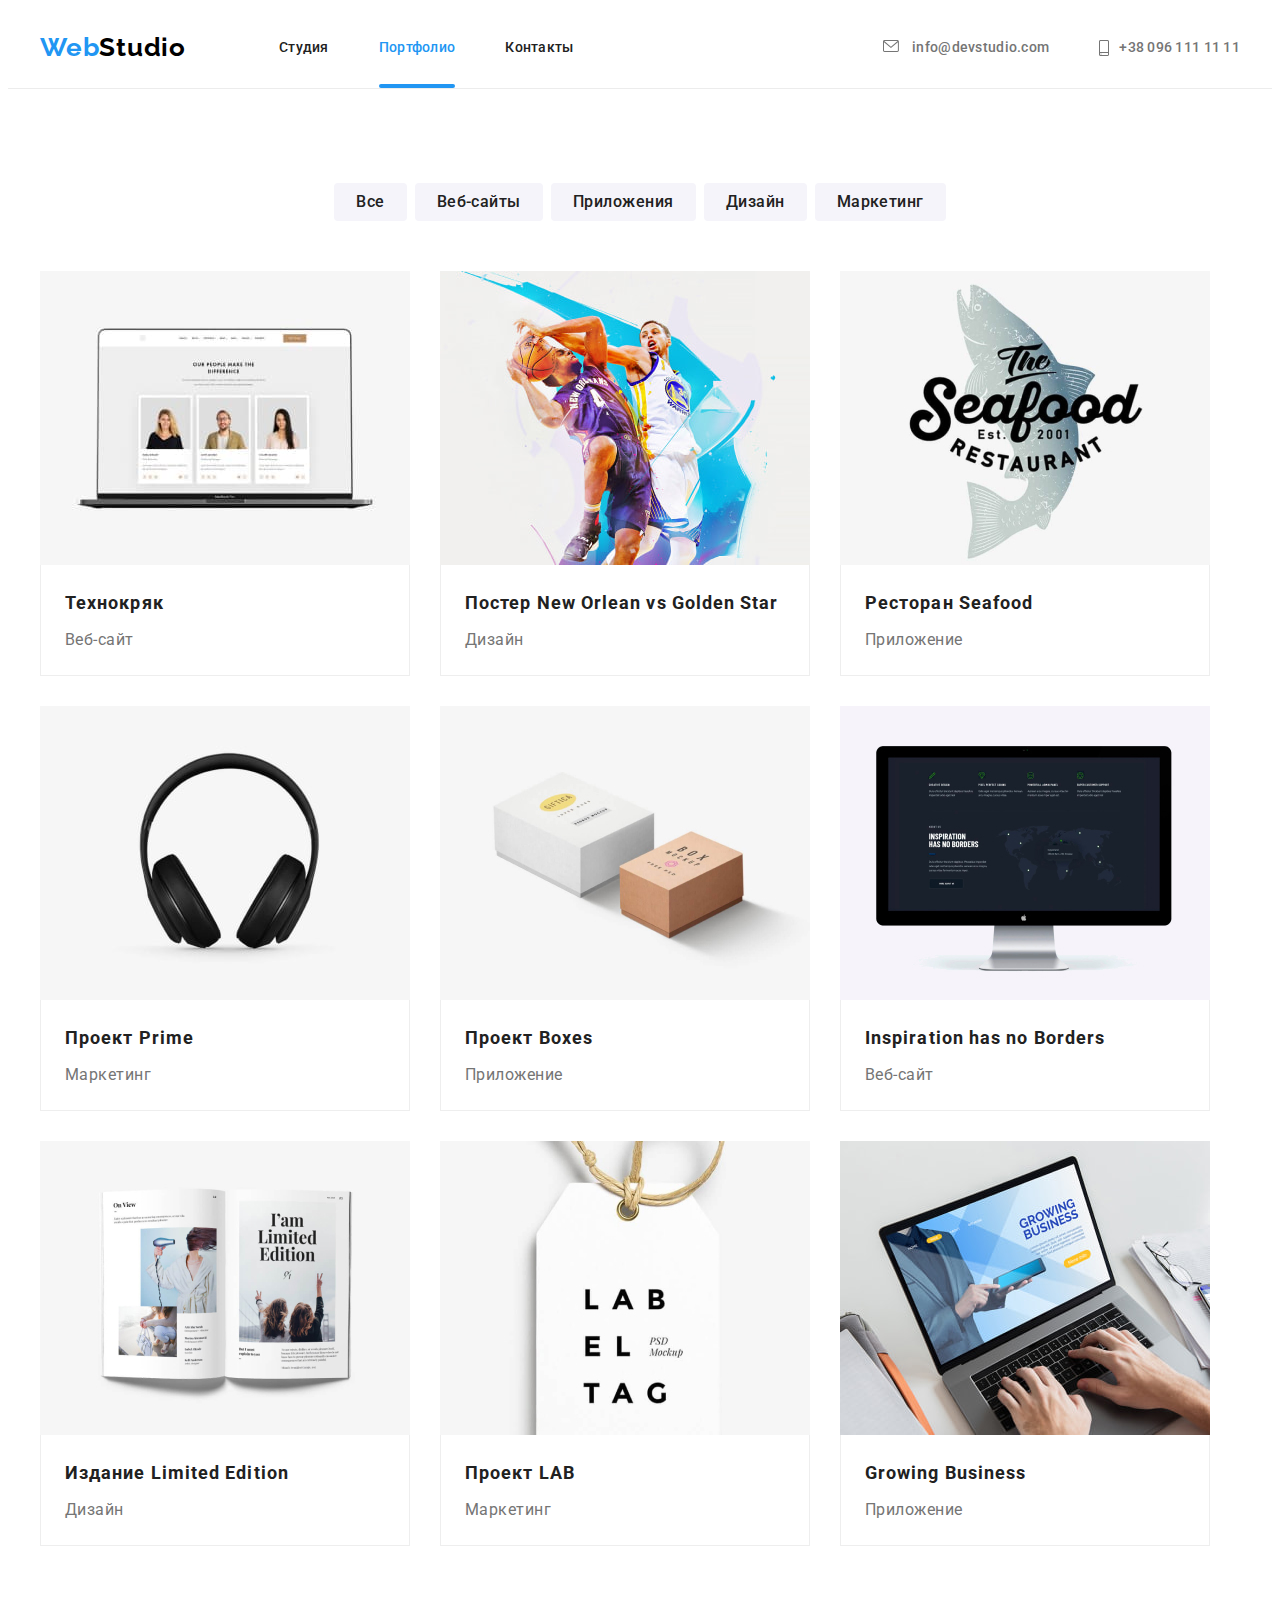
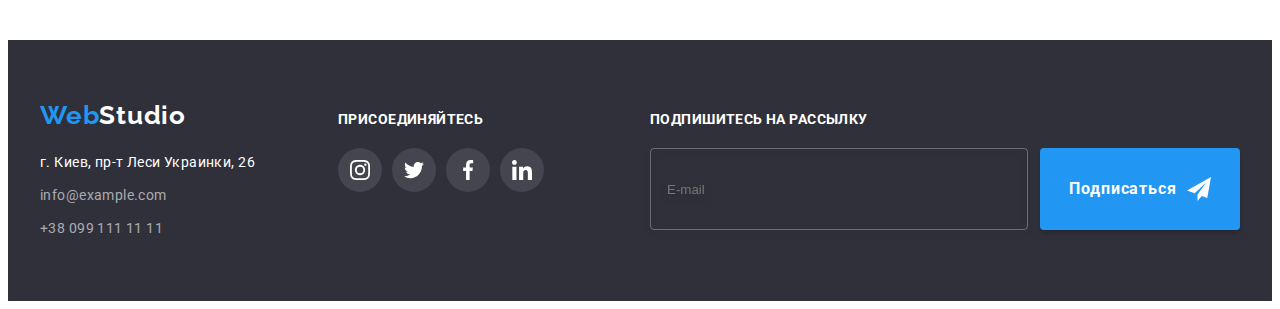
==== portfolio.html @ 122ce7ef "Initial commit" ====
<!DOCTYPE html>
<html lang="ru">
  <head>
    <meta charset="UTF-8" />
    <meta http-equiv="X-UA-Compatible" content="IE=edge" />
    <meta name="viewport" content="width=device-width, initial-scale=1.0" />
    <title>Портфолио</title>
    <link rel="preconnect" href="https://fonts.googleapis.com" />
    <link rel="preconnect" href="https://fonts.gstatic.com" crossorigin />
    <link
      href="https://fonts.googleapis.com/css2?family=Raleway:wght@700&family=Roboto:wght@400;500;700;900&display=swap"
      rel="stylesheet"
    />
    <link
      rel="stylesheet"
      href="https://cdnjs.cloudflare.com/ajax/libs/modern-normalize/1.1.0/modern-normalize.min.css"
      integrity="sha512-wpPYUAdjBVSE4KJnH1VR1HeZfpl1ub8YT/NKx4PuQ5NmX2tKuGu6U/JRp5y+Y8XG2tV+wKQpNHVUX03MfMFn9Q=="
      crossorigin="anonymous"
      referrerpolicy="no-referrer"
    />

    <link rel="stylesheet" href="./css/styles.css" />
  </head>

  <body>
    <header class="header">
      <div class="container">
        <nav class="nav-container">
          <a class="logo logo-up" href="./index.html">
            Web<span class="header-logo">Studio</span></a
          >
          <ul class="nav">
            <li class="nav-item">
              <a class="nav-list" href="./index.html">Студия</a>
            </li>
            <li class="nav-item">
              <a class="nav-list current" href="./portfolio.html">Портфолио</a>
            </li>
            <li class="nav-item"><a class="nav-list" href="">Контакты</a></li>
          </ul>
        </nav>
        <ul class="nav-auth">
          <li>
            <a class="mail nav-list" href="mailto:info@devstudio.com">
              <svg class="mail-icon" width="16" height="12">
                <use href="./images/icons.svg#envelope"></use>
              </svg>
              info@devstudio.com</a
            >
          </li>
          <li>
            <a class="mail nav-list tel" href="tel:380961111111">
              <svg class="mail-icon" width="10" height="16">
                <use href="./images/icons.svg#smartphone"></use>
              </svg>
              +38 096 111 11 11</a
            >
          </li>
        </ul>
      </div>
    </header>
    <main>
      <section class="section">
        <div class="container">
          <h1 class="visually-hidden">Примеры работ веб-студии</h1>
          <ul class="filter">
            <li><button class="button" type="button">Все</button></li>
            <li><button class="button" type="button">Веб-сайты</button></li>
            <li><button class="button" type="button">Приложения</button></li>
            <li><button class="button" type="button">Дизайн</button></li>
            <li><button class="button" type="button">Маркетинг</button></li>
          </ul>
          <ul class="portfolio-list">
            <li class="portfolio-item">
              <a class="portfolio-decor" href="">
                <div class="portfolio-vor-overlay">
                  <img
                    src="./images/portfolio/technokrjak.jpg"
                    alt="Изображение ноутбука"
                    width="370"
                    height="294"
                  />
                  <div class="portfolio-overlay">
                    <p class="portfolio-overlay-descr">
                      Ресурс предлагает комплексные предложения с разным уровнем
                      функционала и сервисов. Все это позволит посетителю
                      получить исчерпывающие сведения о компании или частном
                      лице.
                    </p>
                  </div>
                </div>
                <div class="portfolio-description">
                  <h2 class="portfolio-company">Технокряк</h2>
                  <p class="portfolio-desc">Веб-сайт</p>
                </div>
              </a>
            </li>
            <li class="portfolio-item">
              <a class="portfolio-decor" href="">
                <div class="portfolio-vor-overlay">
                  <img
                    src="./images/portfolio/new-orlean.jpg"
                    alt="Постер New Orlean"
                    width="370"
                    height="294"
                  />
                  <div class="portfolio-overlay">
                    <p class="portfolio-overlay-descr">
                      Ресурс предлагает комплексные предложения с разным уровнем
                      функционала и сервисов. Все это позволит посетителю
                      получить исчерпывающие сведения о компании или частном
                      лице.
                    </p>
                  </div>
                </div>
                <div class="portfolio-description">
                  <h2 class="portfolio-company">
                    Постер New Orlean vs Golden Star
                  </h2>
                  <p class="portfolio-desc">Дизайн</p>
                </div>
              </a>
            </li>
            <li class="portfolio-item">
              <a class="portfolio-decor" href="">
                <div class="portfolio-vor-overlay">
                  <img
                    src="./images/portfolio/seafood.jpg"
                    alt="Ресторан Seafood"
                    width="370"
                    height="294"
                  />
                  <div class="portfolio-overlay">
                    <p class="portfolio-overlay-descr">
                      Ресурс предлагает комплексные предложения с разным уровнем
                      функционала и сервисов. Все это позволит посетителю
                      получить исчерпывающие сведения о компании или частном
                      лице.
                    </p>
                  </div>
                </div>

                <div class="portfolio-description">
                  <h2 class="portfolio-company">Ресторан Seafood</h2>
                  <p class="portfolio-desc">Приложение</p>
                </div>
              </a>
            </li>
            <li class="portfolio-item">
              <a class="portfolio-decor" href="">
                <div class="portfolio-vor-overlay">
                  <img
                    src="./images/portfolio/prime.jpg"
                    alt="Наушники"
                    width="370"
                    height="294"
                  />
                  <div class="portfolio-overlay">
                    <p class="portfolio-overlay-descr">
                      Ресурс предлагает комплексные предложения с разным уровнем
                      функционала и сервисов. Все это позволит посетителю
                      получить исчерпывающие сведения о компании или частном
                      лице.
                    </p>
                  </div>
                </div>

                <div class="portfolio-description">
                  <h2 class="portfolio-company">Проект Prime</h2>
                  <p class="portfolio-desc">Маркетинг</p>
                </div>
              </a>
            </li>
            <li class="portfolio-item">
              <a class="portfolio-decor" href="">
                <div class="portfolio-vor-overlay">
                  <img
                    src="./images/portfolio/boxes.jpg"
                    alt="Две коробки"
                    width="370"
                    height="294"
                  />
                  <div class="portfolio-overlay">
                    <p class="portfolio-overlay-descr">
                      Ресурс предлагает комплексные предложения с разным уровнем
                      функционала и сервисов. Все это позволит посетителю
                      получить исчерпывающие сведения о компании или частном
                      лице.
                    </p>
                  </div>
                </div>

                <div class="portfolio-description">
                  <h2 class="portfolio-company">Проект Boxes</h2>
                  <p class="portfolio-desc">Приложение</p>
                </div>
              </a>
            </li>
            <li class="portfolio-item">
              <a class="portfolio-decor" href="">
                <div class="portfolio-vor-overlay">
                  <img
                    src="./images/portfolio/inspiration.jpg"
                    alt="Компьютер"
                    width="370"
                    height="294"
                  />
                  <div class="portfolio-overlay">
                    <p class="portfolio-overlay-descr">
                      Ресурс предлагает комплексные предложения с разным уровнем
                      функционала и сервисов. Все это позволит посетителю
                      получить исчерпывающие сведения о компании или частном
                      лице.
                    </p>
                  </div>
                </div>

                <div class="portfolio-description">
                  <h2 class="portfolio-company">Inspiration has no Borders</h2>
                  <p class="portfolio-desc">Веб-сайт</p>
                </div>
              </a>
            </li>
            <li class="portfolio-item">
              <a class="portfolio-decor" href="">
                <div class="portfolio-vor-overlay">
                  <img
                    src="./images/portfolio/limited-edition.jpg"
                    alt="Книга"
                    width="370"
                    height="294"
                  />
                  <div class="portfolio-overlay">
                    <p class="portfolio-overlay-descr">
                      Ресурс предлагает комплексные предложения с разным уровнем
                      функционала и сервисов. Все это позволит посетителю
                      получить исчерпывающие сведения о компании или частном
                      лице.
                    </p>
                  </div>
                </div>

                <div class="portfolio-description">
                  <h2 class="portfolio-company">Издание Limited Edition</h2>
                  <p class="portfolio-desc">Дизайн</p>
                </div>
              </a>
            </li>
            <li class="portfolio-item">
              <a class="portfolio-decor" href="">
                <div class="portfolio-vor-overlay">
                  <img
                    src="./images/portfolio/lab.jpg"
                    alt="Бирка"
                    width="370"
                    height="294"
                  />
                  <div class="portfolio-overlay">
                    <p class="portfolio-overlay-descr">
                      Ресурс предлагает комплексные предложения с разным уровнем
                      функционала и сервисов. Все это позволит посетителю
                      получить исчерпывающие сведения о компании или частном
                      лице.
                    </p>
                  </div>
                </div>

                <div class="portfolio-description">
                  <h2 class="portfolio-company">Проект LAB</h2>
                  <p class="portfolio-desc">Маркетинг</p>
                </div>
              </a>
            </li>
            <li class="portfolio-item">
              <a class="portfolio-decor" href="">
                <div class="portfolio-vor-overlay">
                  <img
                    src="./images/portfolio/growing-business.jpg"
                    alt="Ноутбук"
                    width="370"
                    height="294"
                  />
                  <div class="portfolio-overlay">
                    <p class="portfolio-overlay-descr">
                      Ресурс предлагает комплексные предложения с разным уровнем
                      функционала и сервисов. Все это позволит посетителю
                      получить исчерпывающие сведения о компании или частном
                      лице.
                    </p>
                  </div>
                </div>
                <div class="portfolio-description">
                  <h2 class="portfolio-company">Growing Business</h2>
                  <p class="portfolio-desc">Приложение</p>
                </div>
              </a>
            </li>
          </ul>
        </div>
      </section>
    </main>
    <footer class="footer">
      <div class="container footer-org">
        <div class="div-adress">
          <a class="logo logo-down" href="./index.html">
            Web<span class="footer-logo">Studio</span></a
          >
          <address>
            <ul class="ul-adress">
              <li>
                <a
                  class="adress"
                  href="https://goo.gl/maps/PAiW9LLceKNYEAaVA"
                  target="_blank"
                  rel="noreferrer noopener nofollow"
                  >г. Киев, пр-т Леси Украинки, 26</a
                >
              </li>
              <li>
                <a class="transparency adress" href="mailto:info@example.com"
                  >info@example.com</a
                >
              </li>
              <li>
                <a class="transparency adress" href="tel:380991111111"
                  >+38 099 111 11 11</a
                >
              </li>
            </ul>
          </address>
        </div>
        <div class="div-join">
          <p class="join">присоединяйтесь</p>
          <ul class="adress-list">
            <li class="adress-item">
              <a class="adress-link" href="" aria-label="Icon Instagram">
                <svg class="adress-icon" width="20" height="20">
                  <use href="./images/icons.svg#instagram"></use>
                </svg>
              </a>
            </li>
            <li class="adress-item">
              <a class="adress-link" href="" aria-label="Icon Twitter">
                <svg class="adress-icon" width="20" height="20">
                  <use href="./images/icons.svg#twitter"></use>
                </svg>
              </a>
            </li>
            <li class="adress-item">
              <a class="adress-link" href="" aria-label="Icon Facebook">
                <svg class="adress-icon" width="20" height="20">
                  <use href="./images/icons.svg#facebook"></use>
                </svg>
              </a>
            </li>
            <li class="adress-item">
              <a class="adress-link" href="" aria-label="Icon Linkedin">
                <svg class="adress-icon" width="20" height="20">
                  <use href="./images/icons.svg#linkedin"></use>
                </svg>
              </a>
            </li>
          </ul>
        </div>
        <form autocomplete="off">
          <label class="subsc-label" for="subscription"
            >Подпишитесь на рассылку</label
          >
          <div class="subscription">
            <input
              class="subsc-input"
              type="email"
              name="subscription"
              id="subscription"
              placeholder="E-mail"
            />
            <button class="subscr-btn" type="submit">
              <p>Подписаться</p>
              <svg class="subscr-icon" width="24" height="24">
                <use href="./images/icons.svg#icon-send"></use>
              </svg>
            </button>
          </div>
        </form>
      </div>
    </footer>
  </body>
</html>
---- css/styles.css ----
/*#region General styles */

:root {
  --color-text: #757575;
  --color-h2-h3: #212121;
  --color-focus: #2196f3;
  --color-feature: #f5f4fa;
  --color-cliets: #afb1b8;
  --color-footer: #2f303a;
  --general-animation: 250ms cubic-bezier(0.4, 0, 0.2, 1);
}

body {
  font-family: Roboto, sans-serif;
  color: var(--color-text);
  font-size: 14px;
}

h1,
h2,
h3,
h4,
h5,
h6,
p,
ul {
  margin: 0;
}

ul {
  padding-inline-start: 0;
}

img {
  display: block;
}

.section {
  padding-top: 94px;
  padding-bottom: 94px;
}

.container {
  width: 1200px;
  padding-left: 15px;
  padding-right: 15px;
  margin-left: auto;
  margin-right: auto;
}
/*#endregion */

/*#region  Header & Footer */

.header > .container,
.header > .container > .nav-container,
.header > .container > .nav-container > .nav,
.header > .container > .nav-auth {
  display: flex;
  justify-content: space-between;
  align-items: center;
}

.header > .container > .nav-auth {
  display: flex;
  align-items: center;
}

.nav-container > .nav > li:not(:last-child),
.nav-auth > li:not(:last-child) {
  margin-right: 50px;
}

.nav-container > .nav > li > a,
.nav-auth > li > a {
  display: inline-block;
  padding-top: 32px;
  padding-bottom: 32px;
}

.header {
  background-color: #ffffff;
  border-bottom: 1px solid #ececec;
}

.logo {
  color: var(--color-focus);
  font-family: Raleway, sans-serif;
  font-weight: 700;
  font-size: 26px;
  line-height: 1.2;
  letter-spacing: 0.03em;
  text-decoration: none;
}

.logo-up {
  margin-right: 93px;
  padding-top: 24px;
  padding-bottom: 24px;
}

.header-logo {
  color: #000000;
}

.nav,
.nav-auth,
.ul-adress,
.feature-list,
.promo-list,
.team-list,
.filter,
.portfolio-list,
.social-list,
.clients-list,
.adress-list {
  list-style-type: none;
}

.nav-list {
  font-weight: 500;
  line-height: 1.14;
  letter-spacing: 0.02em;
  color: var(--color-h2-h3);
  text-decoration: none;

  transition: color var(--general-animation);
}

.nav-list:hover,
.nav-list:focus,
.mail.nav-list:hover,
.mail.nav-list:focus,
.adress:hover,
.adress:focus,
.transparency.adress:hover,
.transparency.adress:focus {
  color: var(--color-focus);
}

.nav-list.current {
  color: var(--color-focus);
}

.nav-item {
  position: relative;
}

.nav-list.current::after {
  position: absolute;
  content: "";
  display: inline-block;
  width: 100%;
  height: 4px;

  bottom: 0;
  left: 0;

  background: #2196f3;
  border-radius: 2px;
}

.nav-container {
  margin-right: auto;
}

.mail.nav-list {
  color: var(--color-text);
}

.mail-icon {
  fill: currentColor;
  margin-right: 10px;
}

.mail.nav-list.tel {
  display: flex;
  align-items: center;
}
/*#endregion */

/*#region  Hero */

.section-hero {
  background-image: linear-gradient(
      to right,
      rgba(47, 48, 58, 0.4),
      rgba(47, 48, 58, 0.4)
    ),
    url(../images/hero.jpg);
  max-width: 1600px;
  background-color: #2f303a;
  text-align: center;
  padding-top: 200px;
  padding-bottom: 200px;
  margin-right: auto;
  margin-left: auto;
}

.hero {
  font-weight: 900;
  font-size: 44px;
  line-height: 1.36;
  text-align: center;
  letter-spacing: 0.06em;
  text-transform: uppercase;
  color: #ffffff;
  margin-bottom: 30px;
}

.button-hero {
  font-family: inherit;
  font-weight: 700;
  font-size: 16px;
  line-height: 1.88;
  color: #ffffff;
  letter-spacing: 0.06em;
  background-color: var(--color-focus);
  cursor: pointer;
  padding: 10px 32px;
  box-shadow: 0px 4px 4px rgba(0, 0, 0, 0.15);
  border: none;
  border-radius: 4px;
  min-width: 200px;

  transition: background-color var(--general-animation);
}

.button-hero:hover,
.button-hero:focus {
  background-color: #188ce8;
}
/*#endregion */

/*#region Modal */

.backdrop {
  position: fixed;
  top: 0;
  left: 0;
  width: 100vw;
  height: 100vh;

  background-color: rgba(0, 0, 0, 0.2);

  transition: opacity var(--general-animation),
    vizibility var(--general-animation);
}

.backdrop.is-hidden {
  visibility: hidden;
  opacity: 0;
  pointer-events: none;
}

.modal {
  position: absolute;
  top: 50%;
  left: 50%;
  transform: translate(-50%, -50%);

  display: flex;
  flex-direction: column;
  justify-content: normal;
  align-items: center;

  width: 528px;

  padding: 40px;

  background: #ffffff;
  box-shadow: 0px 1px 3px rgba(0, 0, 0, 0.12), 0px 1px 1px rgba(0, 0, 0, 0.14),
    0px 2px 1px rgba(0, 0, 0, 0.2);
  border-radius: 4px;

  opacity: 1;

  transition: transform var(--general-animation);
}

.backdrop.is-hidden .modal {
  transform: translateY(-200%);
}

.modal-close-button {
  position: absolute;

  display: flex;
  align-items: center;
  justify-content: center;

  top: 8px;
  right: 8px;
  width: 30px;
  height: 30px;
  padding: 0;

  background-color: #ffffff;
  border: 1px solid rgba(0, 0, 0, 0.1);
  border-radius: 50%;

  cursor: pointer;

  transition: fill var(--general-animation);
}

.mod-close {
  fill: var(--color-h2-h3);

  transition: fill var(--general-animation);
}

.modal-close-button:hover .mod-close,
.modal-close-button:focus .mod-close {
  fill: var(--color-focus);
}

.modal-title {
  display: inline;

  margin-bottom: 12px;

  font-size: 20px;
  line-height: 1.15;
  letter-spacing: 0.03em;
  color: var(--color-h2-h3);
}

.modal-label {
  display: block;
  width: 100%;

  margin-bottom: 10px;
}

.modal-descr {
  display: inline-block;

  margin-bottom: 4px;

  font-size: 12px;
  line-height: 1.17;
  letter-spacing: 0.01em;
  color: var(--color-text);
}

.space-input {
  position: relative;
  display: block;
  height: 40px;
}

.modal-input {
  width: 100%;
  height: 100%;

  padding-left: 42px;

  border: 1px solid rgba(33, 33, 33, 0.2);
  border-radius: 4px;

  transition: border var(--general-animation);
}

.modal-input:focus,
.modal-area:focus {
  border-color: var(--color-focus);
  outline: transparent;
}

.modal-icon {
  position: absolute;
  top: 50%;
  left: 14px;
  transform: translateY(-50%);

  transition: fill var(--general-animation);
}

.modal-input:focus + .modal-icon {
  fill: var(--color-focus);
}

.modal-area-form {
  width: 100%;
  margin-bottom: 20px;
}

.modal-area {
  width: 100%;

  padding: 8px;
  resize: none;

  font-size: 12px;
  line-height: 1.17;
  letter-spacing: 0.01em;
  color: #000000;

  border: 1px solid rgba(33, 33, 33, 0.2);
  border-radius: 4px;
}

.modal-area::placeholder {
  font-size: 12px;
  line-height: 1.17;
  letter-spacing: 0.01em;
  color: rgba(117, 117, 117, 0.5);
}

.checkbox-form {
  display: flex;
  align-items: center;

  margin-bottom: 30px;

  font-size: 14px;
  line-height: 1.71;
  letter-spacing: 0.03em;
  color: var(--color-text);
}

.checkbox-icon {
  display: flex;
  align-items: center;
  justify-content: center;

  width: 16px;
  height: 15px;
  margin-right: 8px;

  fill: transparent;

  border-radius: 2px;
  outline: 2px solid var(--color-h2-h3);
  outline-offset: -2px;

  transition: fill var(--general-animation),
    backgroud-color var(--general-animation),
    outline-color var(--general-animation);
}

.checkbox:focus + .checkbox-icon {
  outline-color: var(--color-focus);
}

.checkbox:checked + .checkbox-icon {
  fill: #ffffff;
  background-color: var(--color-focus);
  outline: none;
}

.license {
  cursor: pointer;
  color: var(--color-focus);
}

/*#endregion */

/*#region  Feature */

.visually-hidden {
  position: absolute;
  width: 1px;
  height: 1px;
  margin: -1px;
  border: 0;
  padding: 0;
  white-space: nowrap;
  clip-path: inset(100%);
  clip: rect(0 0 0 0);
  overflow: hidden;
}

.feature-list {
  display: flex;
  justify-content: space-between;
}

.feature-list > li:not(:last-child) {
  margin-right: 30px;
}

.feature-div {
  display: flex;
  justify-content: center;
  align-items: center;
  height: 120px;
  background-color: var(--color-feature);
  border-radius: 4px;
  margin-bottom: 30px;
}

.feature-title {
  font-size: 14px;
  line-height: 1.14;
  letter-spacing: 0.03em;
  text-transform: uppercase;
  color: var(--color-h2-h3);
  margin-bottom: 10px;
}

.feature-text {
  line-height: 1.71;
  letter-spacing: 0.03em;
  max-width: 270px;
}
/*#endregion */

/*#region  Promo */

.promo {
  padding-bottom: 94px;
}

.title {
  font-size: 36px;
  line-height: 1.17;
  text-align: center;
  letter-spacing: 0.03em;
  color: var(--color-h2-h3);
  margin-bottom: 50px;
}

.promo-list {
  display: flex;
}

.promo-list > li:not(:last-child) {
  margin-right: 30px;
}

.promo-item {
  position: relative;
}

.promo-bgc {
  position: absolute;
  bottom: 0;
  left: 0;

  width: 100%;
  height: 70px;
  padding-top: 27px;
  padding-bottom: 27px;

  text-align: center;

  background-color: rgba(47, 48, 58, 0.8);
}

.promo-descr {
  font-weight: 700;
  font-size: 14px;
  line-height: 1.14;
  letter-spacing: 0.03em;
  text-transform: uppercase;

  color: #ffffff;
}
/*#endregion */

/*#region  Team */

.team {
  background-color: #f5f4fa;
}

.team .title {
  margin-bottom: 50px;
}

.team-list {
  display: flex;
}

.team-item {
  background-color: #ffffff;
  box-shadow: 0px 1px 3px rgba(0, 0, 0, 0.12), 0px 1px 1px rgba(0, 0, 0, 0.14),
    0px 2px 1px rgba(0, 0, 0, 0.2);
  border-radius: 0px 0px 4px 4px;
}

.team-item:not(:last-child) {
  margin-right: 30px;
}

.team-desc {
  padding-top: 30px;
  padding-bottom: 30px;
}

.team-name {
  font-weight: 500;
  font-size: 16px;
  line-height: 1.19;
  text-align: center;
  letter-spacing: 0.03em;
  color: var(--color-h2-h3);
  margin-bottom: 10px;
}

.team-position {
  font-size: 16px;
  line-height: 1.19;
  text-align: center;
  letter-spacing: 0.03em;
  color: var(--color-text);
  margin-bottom: 16px;
}

.social-list {
  display: flex;
  justify-content: center;
  align-items: center;
}

.social-item:not(:last-child) {
  margin-right: 10px;
}

.social-link {
  display: flex;
  justify-content: center;
  align-items: center;

  width: 44px;
  height: 44px;

  color: #afb1b8;
  background-color: #ffffff;

  border-radius: 50%;

  transition: color var(--general-animation),
    background-color var(--general-animation);
}

.social-link:hover,
.social-link:focus {
  color: #ffffff;
  background-color: var(--color-focus);
}

.social-icon {
  fill: currentColor;
}

/*#endregion */

/*#region Clients */
.clients-list {
  display: flex;
}
.clients-item {
  display: block;
  width: 170px;
  height: 92px;
}

.clients-item:not(:last-child) {
  margin-right: 30px;
}

.clients-link {
  display: flex;
  justify-content: center;
  align-items: center;

  width: 100%;
  height: 100%;

  color: var(--color-cliets);

  border: 1px solid var(--color-cliets);
  border-radius: 4px;

  transition: color var(--general-animation),
    border-color var(--general-animation);
}

.clients-link:hover,
.clients-link:focus {
  color: var(--color-focus);
  border-color: var(--color-focus);
}

.clients-logo {
  fill: currentColor;
}
/*#endregion */

/*#region  Portfolio */

.filter {
  display: flex;
  justify-content: center;
  margin-bottom: 50px;
}

.filter .button {
  font-family: inherit;
  font-weight: 500;
  font-size: 16px;
  line-height: 1.62;
  text-align: center;
  letter-spacing: 0.03em;
  color: var(--color-h2-h3);
  background-color: #f5f4fa;
  cursor: pointer;
  padding: 6px 22px;
  border-radius: 4px;
  border: none;

  transition: color var(--general-animation),
    background-color var(--general-animation),
    box-shadow var(--general-animation);
}

.filter .button:hover,
.filter .button:focus {
  color: #ffffff;
  background-color: var(--color-focus);
  box-shadow: 0px 3px 1px rgba(0, 0, 0, 0.1), 0px 1px 2px rgba(0, 0, 0, 0.08),
    0px 2px 2px rgba(0, 0, 0, 0.12);
  border-radius: 4px;
}

.filter li:not(:last-child) {
  margin-right: 8px;
}

.portfolio-list {
  display: flex;
  flex-wrap: wrap;
}

.portfolio-item {
  background-color: #ffffff;
}

.portfolio-item:not(:nth-child(3n)) {
  margin-right: 30px;
}

.portfolio-item:not(:nth-last-child(-n + 3)) {
  margin-bottom: 30px;
}

.portfolio-decor {
  display: block;
  text-decoration: none;

  transition: box-shadow var(--general-animation);
}

.portfolio-decor:hover,
.portfolio-decor:focus {
  box-shadow: 0px 1px 1px rgba(0, 0, 0, 0.12), 0px 4px 4px rgba(0, 0, 0, 0.06),
    1px 4px 6px rgba(0, 0, 0, 0.16);
}

.portfolio-description {
  padding: 20px 24px;
  border: 1px solid #eeeeee;
  border-top: none;
}

.portfolio-company {
  font-size: 18px;
  line-height: 2;
  letter-spacing: 0.06em;
  color: var(--color-h2-h3);
  margin-bottom: 4px;
}

.portfolio-desc {
  font-size: 16px;
  line-height: 1.88;
  letter-spacing: 0.03em;
  color: var(--color-text);
}

.portfolio-vor-overlay {
  position: relative;
  overflow: hidden;
}

.portfolio-overlay {
  position: absolute;
  width: 100%;
  height: 100%;

  padding: 17% 6.5%;

  background: rgba(33, 150, 243, 0.9);

  transition: transform var(--general-animation);
}

.portfolio-decor:hover .portfolio-overlay,
.portfolio-decor:focus .portfolio-overlay {
  transform: translateY(-100%);
}

.portfolio-overlay-descr {
  font-size: 18px;
  line-height: 1.56;
  letter-spacing: 0.03em;
  color: #ffffff;
}
/*#endregion */

/*#region  Only Footer */

.footer {
  background-color: var(--color-footer);
  padding-top: 60px;
  padding-bottom: 60px;
}

.footer-org {
  display: flex;
  align-items: baseline;
  justify-content: space-between;
}

.div-adress {
  margin-right: 70px;
}

.logo-down {
  display: inline-block;
  margin-bottom: 20px;
}

.footer-logo {
  color: #ffffff;
}

.footer > .container > .logo {
  display: inline-block;
  margin-bottom: 20px;
}

.adress {
  line-height: 1.7;
  letter-spacing: 0.03em;
  color: #ffffff;
  text-decoration: none;
  font-style: normal;

  transition: color var(--general-animation);
}

.transparency.adress {
  color: rgba(255, 255, 255, 0.6);
}

.ul-adress li:not(:last-child) {
  margin-bottom: 9px;
}

.join {
  font-weight: 700;
  line-height: 1.14;
  letter-spacing: 0.03em;
  text-transform: uppercase;
  color: #ffffff;

  margin-bottom: 20px;
}

.adress-list {
  display: flex;
  justify-content: left;
  align-items: center;
}

.adress-item:not(:last-child) {
  margin-right: 10px;
}

.adress-link {
  display: flex;
  justify-content: center;
  align-items: center;

  width: 44px;
  height: 44px;

  color: #ffffff;
  background-color: rgba(255, 255, 255, 0.1);
  border-radius: 50%;

  transition: background-color var(--general-animation);
}

.adress-link:hover,
.adress-link:focus {
  color: #ffffff;
  background-color: var(--color-focus);
}

.adress-icon {
  fill: currentColor;
}

.div-join {
  margin-right: 93px;
}

.subsc-label {
  display: inline-block;
  font-weight: 700;
  font-size: 14px;
  line-height: 1.14;
  letter-spacing: 0.03em;
  text-transform: uppercase;
  color: #ffffff;
  margin-bottom: 20px;
}

.subscription {
  display: flex;
}

.subsc-input {
  width: 358px;
  height: 50px;
  margin-right: 12px;
  padding-left: 16px;
  padding-top: 15px;
  padding-bottom: 15px;

  color: #ffffff;

  background-color: transparent;
  border: 1px solid rgba(255, 255, 255, 0.3);
  filter: drop-shadow(0px 4px 4px rgba(0, 0, 0, 0.15));
  border-radius: 4px;

  transition: border var(--general-animation);
}

.subsc-input:focus {
  border-color: var(--color-focus);
  outline: transparent;
}

.subscr-btn {
  display: flex;
  justify-content: center;
  align-items: center;

  font-family: inherit;
  font-weight: 700;
  font-size: 16px;
  line-height: 1.88;
  color: #ffffff;
  letter-spacing: 0.06em;
  background-color: var(--color-focus);
  cursor: pointer;
  padding: 10px 28px;
  box-shadow: 0px 4px 4px rgba(0, 0, 0, 0.15);
  border: none;
  border-radius: 4px;
  min-width: 200px;
}

.subscr-btn > p {
  margin-right: 10px;
}

.subscr-icon {
  fill: #ffffff;
}

/*#endregion */
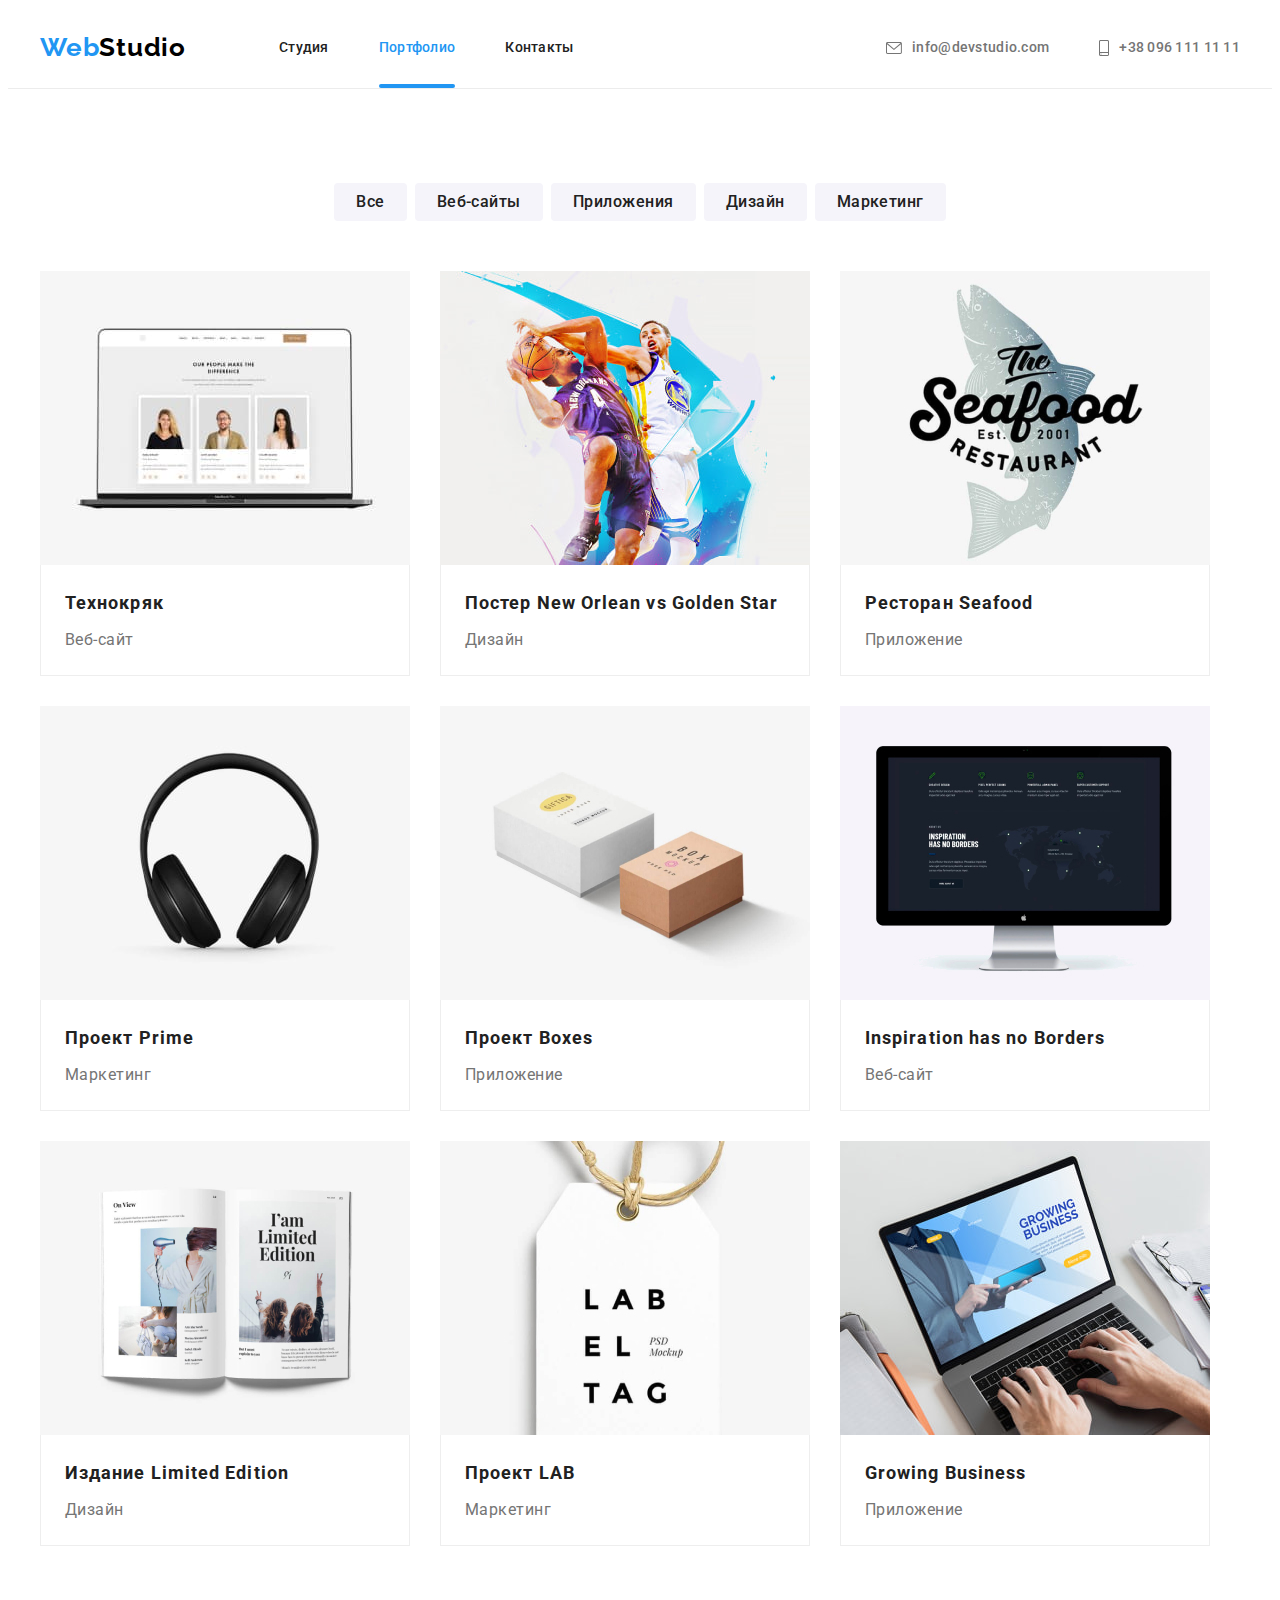
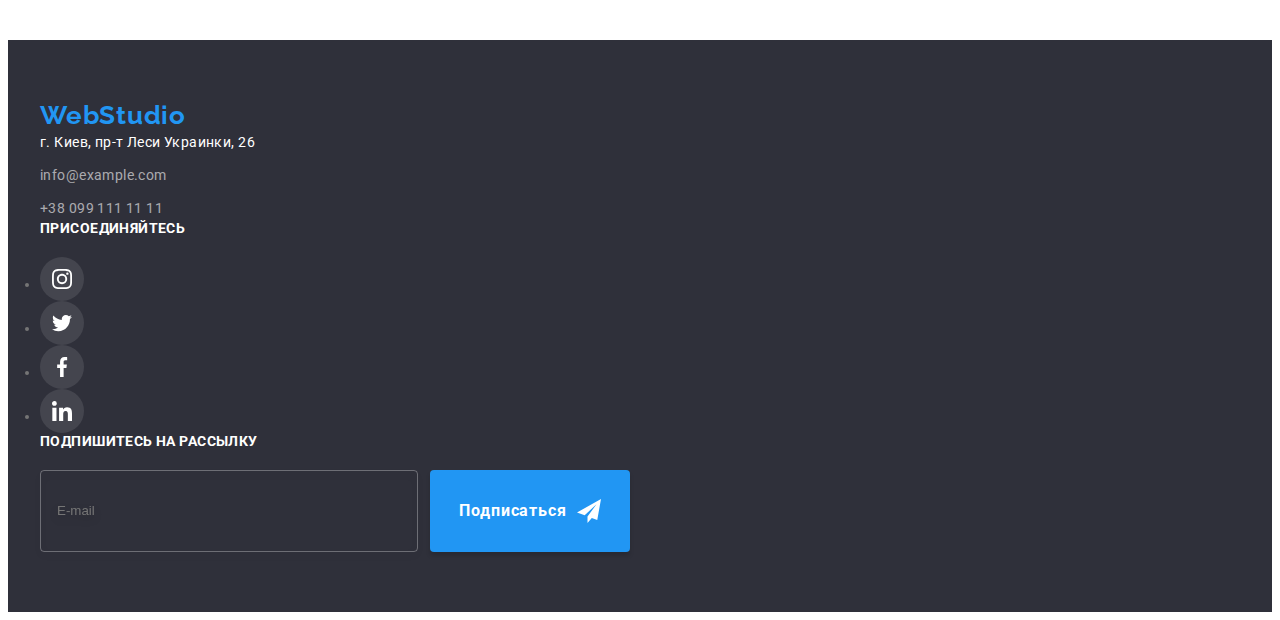
==== commit 74573517: "HW-07. Studio 90% BEM" ====
--- a/portfolio.html
+++ b/portfolio.html
@@ -18,39 +18,51 @@
       crossorigin="anonymous"
       referrerpolicy="no-referrer"
     />
-
+    <link rel="stylesheet" href="./css/main.min.css" />
     <link rel="stylesheet" href="./css/styles.css" />
   </head>
 
   <body>
     <header class="header">
       <div class="container">
-        <nav class="nav-container">
-          <a class="logo logo-up" href="./index.html">
-            Web<span class="header-logo">Studio</span></a
+        <nav class="header-nav">
+          <a class="logo logo--up" href="./index.html">
+            Web<span class="logo__header">Studio</span></a
           >
-          <ul class="nav">
-            <li class="nav-item">
-              <a class="nav-list" href="./index.html">Студия</a>
-            </li>
-            <li class="nav-item">
-              <a class="nav-list current" href="./portfolio.html">Портфолио</a>
-            </li>
-            <li class="nav-item"><a class="nav-list" href="">Контакты</a></li>
+          <ul class="header-nav__list">
+            <li class="header-nav__item">
+              <a class="header-nav__link" href="./index.html">Студия</a>
+            </li>
+            <li class="header-nav__item">
+              <a
+                class="header-nav__link header-nav__link--current"
+                href="./portfolio.html"
+                >Портфолио</a
+              >
+            </li>
+            <li class="header-nav__item">
+              <a class="header-nav__link" href="">Контакты</a>
+            </li>
           </ul>
         </nav>
-        <ul class="nav-auth">
+        <ul class="contact-quickly">
           <li>
-            <a class="mail nav-list" href="mailto:info@devstudio.com">
-              <svg class="mail-icon" width="16" height="12">
+            <a
+              class="contact-quickly__link header-nav__link"
+              href="mailto:info@devstudio.com"
+            >
+              <svg class="contact-quickly__icon" width="16" height="12">
                 <use href="./images/icons.svg#envelope"></use>
               </svg>
               info@devstudio.com</a
             >
           </li>
           <li>
-            <a class="mail nav-list tel" href="tel:380961111111">
-              <svg class="mail-icon" width="10" height="16">
+            <a
+              class="contact-quickly__link header-nav__link"
+              href="tel:380961111111"
+            >
+              <svg class="contact-quickly__icon" width="10" height="16">
                 <use href="./images/icons.svg#smartphone"></use>
               </svg>
               +38 096 111 11 11</a
--- a/css/main.min.css
+++ b/css/main.min.css
@@ -0,0 +1 @@
+/* No CSS *//*# sourceMappingURL=main.min.css.map */--- a/css/styles.css
+++ b/css/styles.css
@@ -52,26 +52,26 @@
 /*#region  Header & Footer */
 
 .header > .container,
-.header > .container > .nav-container,
-.header > .container > .nav-container > .nav,
-.header > .container > .nav-auth {
+.header > .container > .header-nav,
+.header > .container > .header-nav > .header-nav__list,
+.header > .container > .contact-quickly {
   display: flex;
   justify-content: space-between;
   align-items: center;
 }
 
-.header > .container > .nav-auth {
-  display: flex;
-  align-items: center;
-}
-
-.nav-container > .nav > li:not(:last-child),
-.nav-auth > li:not(:last-child) {
+.header > .container > .contact-quickly {
+  display: flex;
+  align-items: center;
+}
+
+.header-nav > .header-nav__list > li:not(:last-child),
+.contact-quickly > li:not(:last-child) {
   margin-right: 50px;
 }
 
-.nav-container > .nav > li > a,
-.nav-auth > li > a {
+.header-nav > .header-nav__list > li > a,
+.contact-quickly > li > a {
   display: inline-block;
   padding-top: 32px;
   padding-bottom: 32px;
@@ -92,31 +92,30 @@
   text-decoration: none;
 }
 
-.logo-up {
+.logo--up {
   margin-right: 93px;
   padding-top: 24px;
   padding-bottom: 24px;
 }
 
-.header-logo {
+.logo__header {
   color: #000000;
 }
 
-.nav,
-.nav-auth,
+.header-nav__list,
+.contact-quickly,
 .ul-adress,
-.feature-list,
-.promo-list,
-.team-list,
+.feature__list,
+.promo__list,
+.team__list,
 .filter,
 .portfolio-list,
 .social-list,
-.clients-list,
-.adress-list {
+.clients__list {
   list-style-type: none;
 }
 
-.nav-list {
+.header-nav__link {
   font-weight: 500;
   line-height: 1.14;
   letter-spacing: 0.02em;
@@ -126,10 +125,10 @@
   transition: color var(--general-animation);
 }
 
-.nav-list:hover,
-.nav-list:focus,
-.mail.nav-list:hover,
-.mail.nav-list:focus,
+.header-nav__link:hover,
+.header-nav__link:focus,
+.contact-quickly__link.header-nav__link:hover,
+.contact-quickly__link.header-nav__link:focus,
 .adress:hover,
 .adress:focus,
 .transparency.adress:hover,
@@ -137,15 +136,15 @@
   color: var(--color-focus);
 }
 
-.nav-list.current {
+.header-nav__link--current {
   color: var(--color-focus);
 }
 
-.nav-item {
+.header-nav__item {
   position: relative;
 }
 
-.nav-list.current::after {
+.header-nav__link--current::after {
   position: absolute;
   content: "";
   display: inline-block;
@@ -159,28 +158,26 @@
   border-radius: 2px;
 }
 
-.nav-container {
+.header-nav {
   margin-right: auto;
 }
 
-.mail.nav-list {
+.contact-quickly__link.header-nav__link {
   color: var(--color-text);
-}
-
-.mail-icon {
+  display: flex;
+  align-items: center;
+}
+
+.contact-quickly__icon {
   fill: currentColor;
   margin-right: 10px;
 }
 
-.mail.nav-list.tel {
-  display: flex;
-  align-items: center;
-}
 /*#endregion */
 
 /*#region  Hero */
 
-.section-hero {
+.hero {
   background-image: linear-gradient(
       to right,
       rgba(47, 48, 58, 0.4),
@@ -196,7 +193,7 @@
   margin-left: auto;
 }
 
-.hero {
+.hero__title {
   font-weight: 900;
   font-size: 44px;
   line-height: 1.36;
@@ -207,7 +204,7 @@
   margin-bottom: 30px;
 }
 
-.button-hero {
+.button-general {
   font-family: inherit;
   font-weight: 700;
   font-size: 16px;
@@ -225,8 +222,8 @@
   transition: background-color var(--general-animation);
 }
 
-.button-hero:hover,
-.button-hero:focus {
+.button-general:hover,
+.button-general:focus {
   background-color: #188ce8;
 }
 /*#endregion */
@@ -471,16 +468,16 @@
   overflow: hidden;
 }
 
-.feature-list {
+.feature__list {
   display: flex;
   justify-content: space-between;
 }
 
-.feature-list > li:not(:last-child) {
+.feature__item:not(:last-child) {
   margin-right: 30px;
 }
 
-.feature-div {
+.feature__fon {
   display: flex;
   justify-content: center;
   align-items: center;
@@ -490,7 +487,7 @@
   margin-bottom: 30px;
 }
 
-.feature-title {
+.feature__title {
   font-size: 14px;
   line-height: 1.14;
   letter-spacing: 0.03em;
@@ -499,7 +496,7 @@
   margin-bottom: 10px;
 }
 
-.feature-text {
+.feature__text {
   line-height: 1.71;
   letter-spacing: 0.03em;
   max-width: 270px;
@@ -521,19 +518,19 @@
   margin-bottom: 50px;
 }
 
-.promo-list {
-  display: flex;
-}
-
-.promo-list > li:not(:last-child) {
+.promo__list {
+  display: flex;
+}
+
+.promo__list > li:not(:last-child) {
   margin-right: 30px;
 }
 
-.promo-item {
+.promo__item {
   position: relative;
 }
 
-.promo-bgc {
+.promo__backgroundcolor {
   position: absolute;
   bottom: 0;
   left: 0;
@@ -548,7 +545,7 @@
   background-color: rgba(47, 48, 58, 0.8);
 }
 
-.promo-descr {
+.promo__descr {
   font-weight: 700;
   font-size: 14px;
   line-height: 1.14;
@@ -569,27 +566,27 @@
   margin-bottom: 50px;
 }
 
-.team-list {
-  display: flex;
-}
-
-.team-item {
+.team__list {
+  display: flex;
+}
+
+.team__member {
   background-color: #ffffff;
   box-shadow: 0px 1px 3px rgba(0, 0, 0, 0.12), 0px 1px 1px rgba(0, 0, 0, 0.14),
     0px 2px 1px rgba(0, 0, 0, 0.2);
   border-radius: 0px 0px 4px 4px;
 }
 
-.team-item:not(:last-child) {
+.team__member:not(:last-child) {
   margin-right: 30px;
 }
 
-.team-desc {
+.team__descr {
   padding-top: 30px;
   padding-bottom: 30px;
 }
 
-.team-name {
+.team__name {
   font-weight: 500;
   font-size: 16px;
   line-height: 1.19;
@@ -599,7 +596,7 @@
   margin-bottom: 10px;
 }
 
-.team-position {
+.team__position {
   font-size: 16px;
   line-height: 1.19;
   text-align: center;
@@ -614,11 +611,11 @@
   align-items: center;
 }
 
-.social-item:not(:last-child) {
+.social-list__item:not(:last-child) {
   margin-right: 10px;
 }
 
-.social-link {
+.social-list__link {
   display: flex;
   justify-content: center;
   align-items: center;
@@ -635,33 +632,33 @@
     background-color var(--general-animation);
 }
 
-.social-link:hover,
-.social-link:focus {
+.social-list__link:hover,
+.social-list__link:focus {
   color: #ffffff;
   background-color: var(--color-focus);
 }
 
-.social-icon {
+.social-list__icon {
   fill: currentColor;
 }
 
 /*#endregion */
 
 /*#region Clients */
-.clients-list {
-  display: flex;
-}
-.clients-item {
+.clients__list {
+  display: flex;
+}
+.our-client {
   display: block;
   width: 170px;
   height: 92px;
 }
 
-.clients-item:not(:last-child) {
+.our-client:not(:last-child) {
   margin-right: 30px;
 }
 
-.clients-link {
+.our-client__link {
   display: flex;
   justify-content: center;
   align-items: center;
@@ -678,13 +675,13 @@
     border-color var(--general-animation);
 }
 
-.clients-link:hover,
-.clients-link:focus {
+.our-client__link:hover,
+.our-client__link:focus {
   color: var(--color-focus);
   border-color: var(--color-focus);
 }
 
-.clients-logo {
+.our-client__logo {
   fill: currentColor;
 }
 /*#endregion */
@@ -818,22 +815,22 @@
   padding-bottom: 60px;
 }
 
-.footer-org {
+.footer__organisation {
   display: flex;
   align-items: baseline;
   justify-content: space-between;
 }
 
-.div-adress {
+.footer__adress {
   margin-right: 70px;
 }
 
-.logo-down {
+.logo--down {
   display: inline-block;
   margin-bottom: 20px;
 }
 
-.footer-logo {
+.logo__footer {
   color: #ffffff;
 }
 
@@ -868,16 +865,6 @@
   color: #ffffff;
 
   margin-bottom: 20px;
-}
-
-.adress-list {
-  display: flex;
-  justify-content: left;
-  align-items: center;
-}
-
-.adress-item:not(:last-child) {
-  margin-right: 10px;
 }
 
 .adress-link {
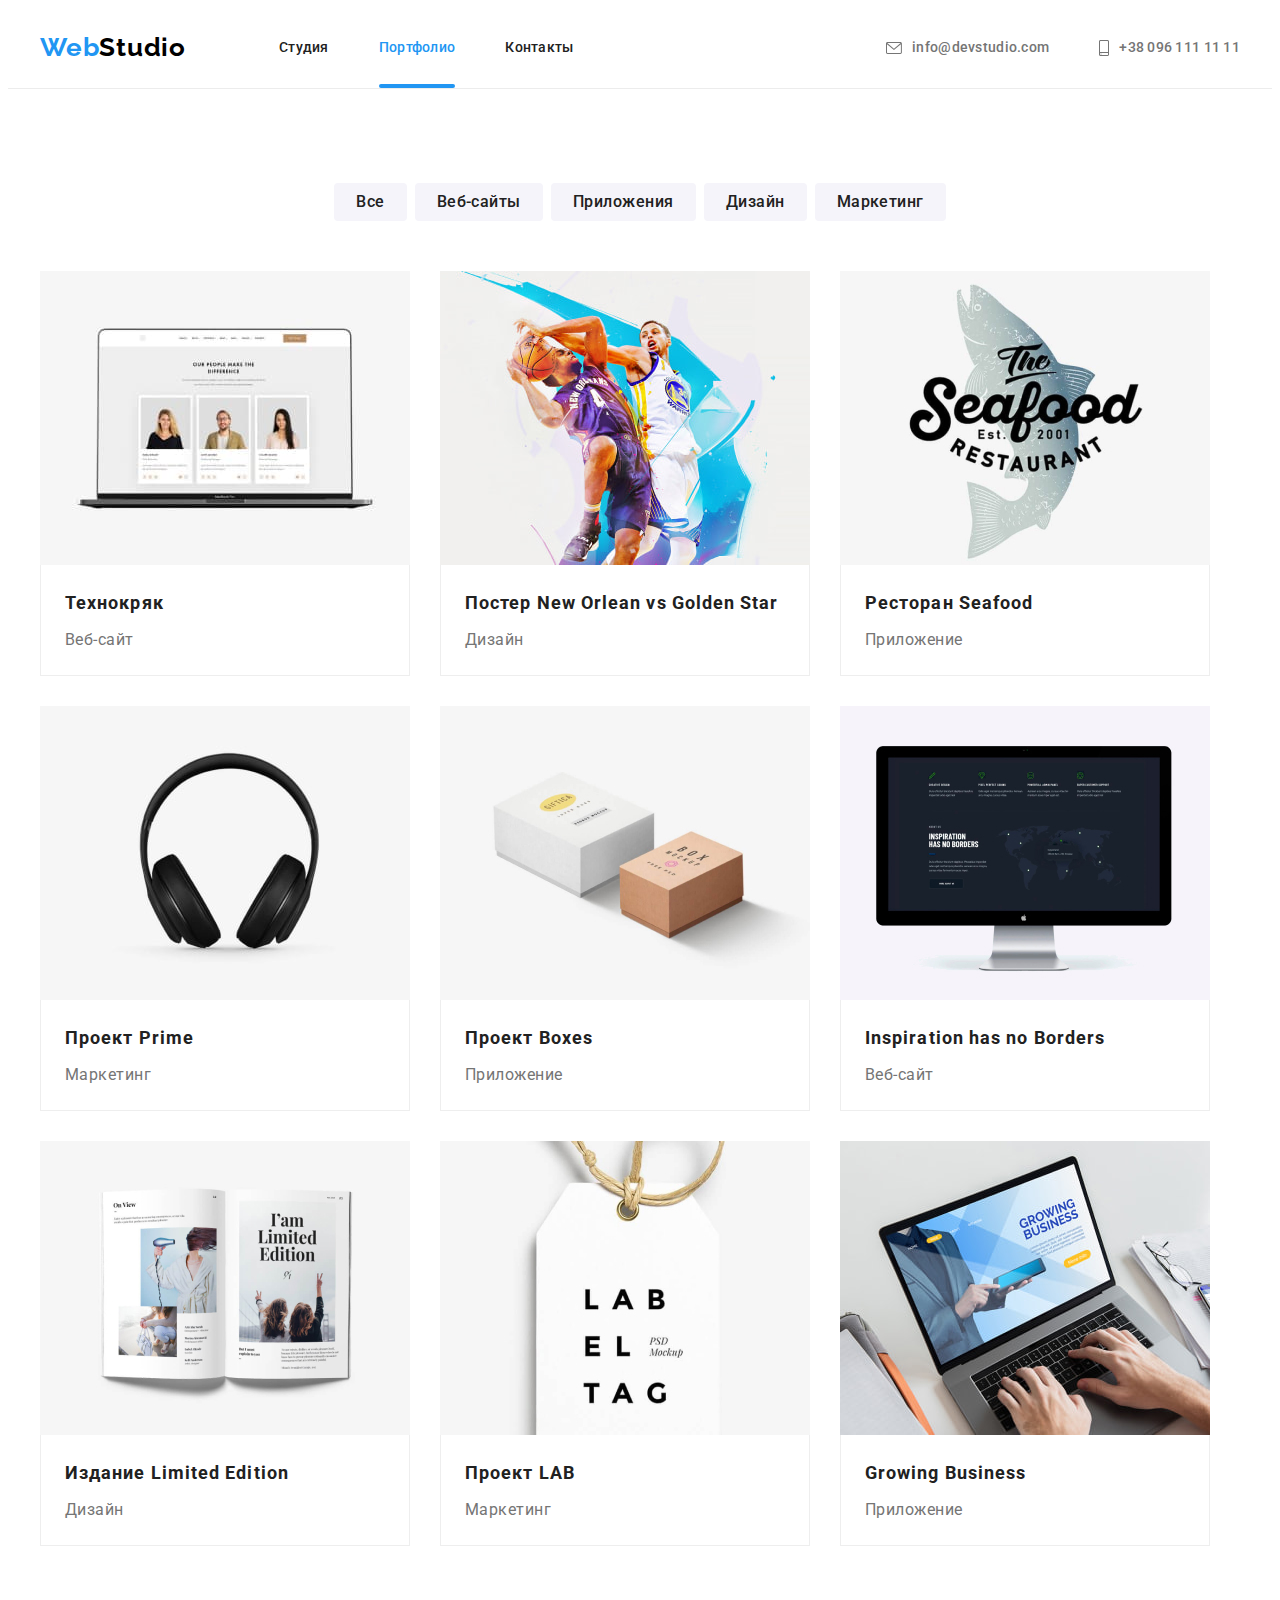
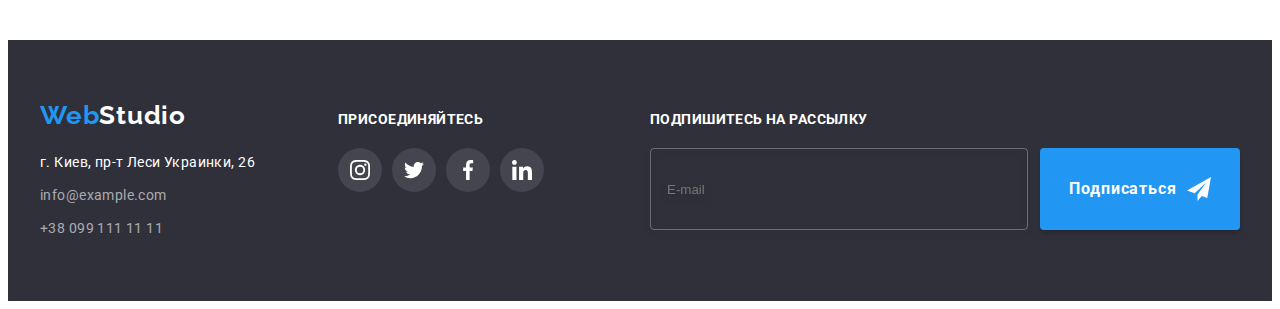
==== commit 1d179099: "BEM ready" ====
--- a/portfolio.html
+++ b/portfolio.html
@@ -76,234 +76,242 @@
         <div class="container">
           <h1 class="visually-hidden">Примеры работ веб-студии</h1>
           <ul class="filter">
-            <li><button class="button" type="button">Все</button></li>
-            <li><button class="button" type="button">Веб-сайты</button></li>
-            <li><button class="button" type="button">Приложения</button></li>
-            <li><button class="button" type="button">Дизайн</button></li>
-            <li><button class="button" type="button">Маркетинг</button></li>
+            <li><button class="filter__button" type="button">Все</button></li>
+            <li>
+              <button class="filter__button" type="button">Веб-сайты</button>
+            </li>
+            <li>
+              <button class="filter__button" type="button">Приложения</button>
+            </li>
+            <li>
+              <button class="filter__button" type="button">Дизайн</button>
+            </li>
+            <li>
+              <button class="filter__button" type="button">Маркетинг</button>
+            </li>
           </ul>
-          <ul class="portfolio-list">
-            <li class="portfolio-item">
-              <a class="portfolio-decor" href="">
-                <div class="portfolio-vor-overlay">
+          <ul class="portfolio">
+            <li class="portfolio__item">
+              <a class="customer" href="">
+                <div class="customer__vor-overlay">
                   <img
                     src="./images/portfolio/technokrjak.jpg"
                     alt="Изображение ноутбука"
                     width="370"
                     height="294"
                   />
-                  <div class="portfolio-overlay">
-                    <p class="portfolio-overlay-descr">
-                      Ресурс предлагает комплексные предложения с разным уровнем
-                      функционала и сервисов. Все это позволит посетителю
-                      получить исчерпывающие сведения о компании или частном
-                      лице.
-                    </p>
-                  </div>
-                </div>
-                <div class="portfolio-description">
-                  <h2 class="portfolio-company">Технокряк</h2>
-                  <p class="portfolio-desc">Веб-сайт</p>
-                </div>
-              </a>
-            </li>
-            <li class="portfolio-item">
-              <a class="portfolio-decor" href="">
-                <div class="portfolio-vor-overlay">
+                  <div class="customer__overlay">
+                    <p class="customer__overlay-descr">
+                      Ресурс предлагает комплексные предложения с разным уровнем
+                      функционала и сервисов. Все это позволит посетителю
+                      получить исчерпывающие сведения о компании или частном
+                      лице.
+                    </p>
+                  </div>
+                </div>
+                <div class="customer__description">
+                  <h2 class="customer__company">Технокряк</h2>
+                  <p class="customer__type">Веб-сайт</p>
+                </div>
+              </a>
+            </li>
+            <li class="portfolio__item">
+              <a class="customer" href="">
+                <div class="customer__vor-overlay">
                   <img
                     src="./images/portfolio/new-orlean.jpg"
                     alt="Постер New Orlean"
                     width="370"
                     height="294"
                   />
-                  <div class="portfolio-overlay">
-                    <p class="portfolio-overlay-descr">
-                      Ресурс предлагает комплексные предложения с разным уровнем
-                      функционала и сервисов. Все это позволит посетителю
-                      получить исчерпывающие сведения о компании или частном
-                      лице.
-                    </p>
-                  </div>
-                </div>
-                <div class="portfolio-description">
-                  <h2 class="portfolio-company">
+                  <div class="customer__overlay">
+                    <p class="customer__overlay-descr">
+                      Ресурс предлагает комплексные предложения с разным уровнем
+                      функционала и сервисов. Все это позволит посетителю
+                      получить исчерпывающие сведения о компании или частном
+                      лице.
+                    </p>
+                  </div>
+                </div>
+                <div class="customer__description">
+                  <h2 class="customer__company">
                     Постер New Orlean vs Golden Star
                   </h2>
-                  <p class="portfolio-desc">Дизайн</p>
-                </div>
-              </a>
-            </li>
-            <li class="portfolio-item">
-              <a class="portfolio-decor" href="">
-                <div class="portfolio-vor-overlay">
+                  <p class="customer__type">Дизайн</p>
+                </div>
+              </a>
+            </li>
+            <li class="portfolio__item">
+              <a class="customer" href="">
+                <div class="customer__vor-overlay">
                   <img
                     src="./images/portfolio/seafood.jpg"
                     alt="Ресторан Seafood"
                     width="370"
                     height="294"
                   />
-                  <div class="portfolio-overlay">
-                    <p class="portfolio-overlay-descr">
-                      Ресурс предлагает комплексные предложения с разным уровнем
-                      функционала и сервисов. Все это позволит посетителю
-                      получить исчерпывающие сведения о компании или частном
-                      лице.
-                    </p>
-                  </div>
-                </div>
-
-                <div class="portfolio-description">
-                  <h2 class="portfolio-company">Ресторан Seafood</h2>
-                  <p class="portfolio-desc">Приложение</p>
-                </div>
-              </a>
-            </li>
-            <li class="portfolio-item">
-              <a class="portfolio-decor" href="">
-                <div class="portfolio-vor-overlay">
+                  <div class="customer__overlay">
+                    <p class="customer__overlay-descr">
+                      Ресурс предлагает комплексные предложения с разным уровнем
+                      функционала и сервисов. Все это позволит посетителю
+                      получить исчерпывающие сведения о компании или частном
+                      лице.
+                    </p>
+                  </div>
+                </div>
+
+                <div class="customer__description">
+                  <h2 class="customer__company">Ресторан Seafood</h2>
+                  <p class="customer__type">Приложение</p>
+                </div>
+              </a>
+            </li>
+            <li class="portfolio__item">
+              <a class="customer" href="">
+                <div class="customer__vor-overlay">
                   <img
                     src="./images/portfolio/prime.jpg"
                     alt="Наушники"
                     width="370"
                     height="294"
                   />
-                  <div class="portfolio-overlay">
-                    <p class="portfolio-overlay-descr">
-                      Ресурс предлагает комплексные предложения с разным уровнем
-                      функционала и сервисов. Все это позволит посетителю
-                      получить исчерпывающие сведения о компании или частном
-                      лице.
-                    </p>
-                  </div>
-                </div>
-
-                <div class="portfolio-description">
-                  <h2 class="portfolio-company">Проект Prime</h2>
-                  <p class="portfolio-desc">Маркетинг</p>
-                </div>
-              </a>
-            </li>
-            <li class="portfolio-item">
-              <a class="portfolio-decor" href="">
-                <div class="portfolio-vor-overlay">
+                  <div class="customer__overlay">
+                    <p class="customer__overlay-descr">
+                      Ресурс предлагает комплексные предложения с разным уровнем
+                      функционала и сервисов. Все это позволит посетителю
+                      получить исчерпывающие сведения о компании или частном
+                      лице.
+                    </p>
+                  </div>
+                </div>
+
+                <div class="customer__description">
+                  <h2 class="customer__company">Проект Prime</h2>
+                  <p class="customer__type">Маркетинг</p>
+                </div>
+              </a>
+            </li>
+            <li class="portfolio__item">
+              <a class="customer" href="">
+                <div class="customer__vor-overlay">
                   <img
                     src="./images/portfolio/boxes.jpg"
                     alt="Две коробки"
                     width="370"
                     height="294"
                   />
-                  <div class="portfolio-overlay">
-                    <p class="portfolio-overlay-descr">
-                      Ресурс предлагает комплексные предложения с разным уровнем
-                      функционала и сервисов. Все это позволит посетителю
-                      получить исчерпывающие сведения о компании или частном
-                      лице.
-                    </p>
-                  </div>
-                </div>
-
-                <div class="portfolio-description">
-                  <h2 class="portfolio-company">Проект Boxes</h2>
-                  <p class="portfolio-desc">Приложение</p>
-                </div>
-              </a>
-            </li>
-            <li class="portfolio-item">
-              <a class="portfolio-decor" href="">
-                <div class="portfolio-vor-overlay">
+                  <div class="customer__overlay">
+                    <p class="customer__overlay-descr">
+                      Ресурс предлагает комплексные предложения с разным уровнем
+                      функционала и сервисов. Все это позволит посетителю
+                      получить исчерпывающие сведения о компании или частном
+                      лице.
+                    </p>
+                  </div>
+                </div>
+
+                <div class="customer__description">
+                  <h2 class="customer__company">Проект Boxes</h2>
+                  <p class="customer__type">Приложение</p>
+                </div>
+              </a>
+            </li>
+            <li class="portfolio__item">
+              <a class="customer" href="">
+                <div class="customer__vor-overlay">
                   <img
                     src="./images/portfolio/inspiration.jpg"
                     alt="Компьютер"
                     width="370"
                     height="294"
                   />
-                  <div class="portfolio-overlay">
-                    <p class="portfolio-overlay-descr">
-                      Ресурс предлагает комплексные предложения с разным уровнем
-                      функционала и сервисов. Все это позволит посетителю
-                      получить исчерпывающие сведения о компании или частном
-                      лице.
-                    </p>
-                  </div>
-                </div>
-
-                <div class="portfolio-description">
-                  <h2 class="portfolio-company">Inspiration has no Borders</h2>
-                  <p class="portfolio-desc">Веб-сайт</p>
-                </div>
-              </a>
-            </li>
-            <li class="portfolio-item">
-              <a class="portfolio-decor" href="">
-                <div class="portfolio-vor-overlay">
+                  <div class="customer__overlay">
+                    <p class="customer__overlay-descr">
+                      Ресурс предлагает комплексные предложения с разным уровнем
+                      функционала и сервисов. Все это позволит посетителю
+                      получить исчерпывающие сведения о компании или частном
+                      лице.
+                    </p>
+                  </div>
+                </div>
+
+                <div class="customer__description">
+                  <h2 class="customer__company">Inspiration has no Borders</h2>
+                  <p class="customer__type">Веб-сайт</p>
+                </div>
+              </a>
+            </li>
+            <li class="portfolio__item">
+              <a class="customer" href="">
+                <div class="customer__vor-overlay">
                   <img
                     src="./images/portfolio/limited-edition.jpg"
                     alt="Книга"
                     width="370"
                     height="294"
                   />
-                  <div class="portfolio-overlay">
-                    <p class="portfolio-overlay-descr">
-                      Ресурс предлагает комплексные предложения с разным уровнем
-                      функционала и сервисов. Все это позволит посетителю
-                      получить исчерпывающие сведения о компании или частном
-                      лице.
-                    </p>
-                  </div>
-                </div>
-
-                <div class="portfolio-description">
-                  <h2 class="portfolio-company">Издание Limited Edition</h2>
-                  <p class="portfolio-desc">Дизайн</p>
-                </div>
-              </a>
-            </li>
-            <li class="portfolio-item">
-              <a class="portfolio-decor" href="">
-                <div class="portfolio-vor-overlay">
+                  <div class="customer__overlay">
+                    <p class="customer__overlay-descr">
+                      Ресурс предлагает комплексные предложения с разным уровнем
+                      функционала и сервисов. Все это позволит посетителю
+                      получить исчерпывающие сведения о компании или частном
+                      лице.
+                    </p>
+                  </div>
+                </div>
+
+                <div class="customer__description">
+                  <h2 class="customer__company">Издание Limited Edition</h2>
+                  <p class="customer__type">Дизайн</p>
+                </div>
+              </a>
+            </li>
+            <li class="portfolio__item">
+              <a class="customer" href="">
+                <div class="customer__vor-overlay">
                   <img
                     src="./images/portfolio/lab.jpg"
                     alt="Бирка"
                     width="370"
                     height="294"
                   />
-                  <div class="portfolio-overlay">
-                    <p class="portfolio-overlay-descr">
-                      Ресурс предлагает комплексные предложения с разным уровнем
-                      функционала и сервисов. Все это позволит посетителю
-                      получить исчерпывающие сведения о компании или частном
-                      лице.
-                    </p>
-                  </div>
-                </div>
-
-                <div class="portfolio-description">
-                  <h2 class="portfolio-company">Проект LAB</h2>
-                  <p class="portfolio-desc">Маркетинг</p>
-                </div>
-              </a>
-            </li>
-            <li class="portfolio-item">
-              <a class="portfolio-decor" href="">
-                <div class="portfolio-vor-overlay">
+                  <div class="customer__overlay">
+                    <p class="customer__overlay-descr">
+                      Ресурс предлагает комплексные предложения с разным уровнем
+                      функционала и сервисов. Все это позволит посетителю
+                      получить исчерпывающие сведения о компании или частном
+                      лице.
+                    </p>
+                  </div>
+                </div>
+
+                <div class="customer__description">
+                  <h2 class="customer__company">Проект LAB</h2>
+                  <p class="customer__type">Маркетинг</p>
+                </div>
+              </a>
+            </li>
+            <li class="portfolio__item">
+              <a class="customer" href="">
+                <div class="customer__vor-overlay">
                   <img
                     src="./images/portfolio/growing-business.jpg"
                     alt="Ноутбук"
                     width="370"
                     height="294"
                   />
-                  <div class="portfolio-overlay">
-                    <p class="portfolio-overlay-descr">
-                      Ресурс предлагает комплексные предложения с разным уровнем
-                      функционала и сервисов. Все это позволит посетителю
-                      получить исчерпывающие сведения о компании или частном
-                      лице.
-                    </p>
-                  </div>
-                </div>
-                <div class="portfolio-description">
-                  <h2 class="portfolio-company">Growing Business</h2>
-                  <p class="portfolio-desc">Приложение</p>
+                  <div class="customer__overlay">
+                    <p class="customer__overlay-descr">
+                      Ресурс предлагает комплексные предложения с разным уровнем
+                      функционала и сервисов. Все это позволит посетителю
+                      получить исчерпывающие сведения о компании или частном
+                      лице.
+                    </p>
+                  </div>
+                </div>
+                <div class="customer__description">
+                  <h2 class="customer__company">Growing Business</h2>
+                  <p class="customer__type">Приложение</p>
                 </div>
               </a>
             </li>
@@ -312,16 +320,16 @@
       </section>
     </main>
     <footer class="footer">
-      <div class="container footer-org">
-        <div class="div-adress">
-          <a class="logo logo-down" href="./index.html">
-            Web<span class="footer-logo">Studio</span></a
+      <div class="container footer__organisation">
+        <div class="footer__adress">
+          <a class="logo logo--down" href="./index.html">
+            Web<span class="logo__footer">Studio</span></a
           >
           <address>
-            <ul class="ul-adress">
+            <ul class="contacts">
               <li>
                 <a
-                  class="adress"
+                  class="contacts__decor"
                   href="https://goo.gl/maps/PAiW9LLceKNYEAaVA"
                   target="_blank"
                   rel="noreferrer noopener nofollow"
@@ -329,66 +337,100 @@
                 >
               </li>
               <li>
-                <a class="transparency adress" href="mailto:info@example.com"
+                <a
+                  class="transparency contacts__decor"
+                  href="mailto:info@example.com"
                   >info@example.com</a
                 >
               </li>
               <li>
-                <a class="transparency adress" href="tel:380991111111"
+                <a class="transparency contacts__decor" href="tel:380991111111"
                   >+38 099 111 11 11</a
                 >
               </li>
             </ul>
           </address>
         </div>
-        <div class="div-join">
-          <p class="join">присоединяйтесь</p>
-          <ul class="adress-list">
-            <li class="adress-item">
-              <a class="adress-link" href="" aria-label="Icon Instagram">
-                <svg class="adress-icon" width="20" height="20">
+        <div class="join">
+          <p class="join__title">присоединяйтесь</p>
+          <ul class="social-list">
+            <li class="social-list__item">
+              <a
+                class="social-list__link adress-link"
+                href=""
+                aria-label="Icon Instagram"
+              >
+                <svg
+                  class="social-list__icon adress-icon"
+                  width="20"
+                  height="20"
+                >
                   <use href="./images/icons.svg#instagram"></use>
                 </svg>
               </a>
             </li>
-            <li class="adress-item">
-              <a class="adress-link" href="" aria-label="Icon Twitter">
-                <svg class="adress-icon" width="20" height="20">
+            <li class="social-list__item">
+              <a
+                class="social-list__link adress-link"
+                href=""
+                aria-label="Icon Twitter"
+              >
+                <svg
+                  class="social-list__icon adress-icon"
+                  width="20"
+                  height="20"
+                >
                   <use href="./images/icons.svg#twitter"></use>
                 </svg>
               </a>
             </li>
-            <li class="adress-item">
-              <a class="adress-link" href="" aria-label="Icon Facebook">
-                <svg class="adress-icon" width="20" height="20">
+            <li class="social-list__item">
+              <a
+                class="social-list__link adress-link"
+                href=""
+                aria-label="Icon Facebook"
+              >
+                <svg
+                  class="social-list__icon adress-icon"
+                  width="20"
+                  height="20"
+                >
                   <use href="./images/icons.svg#facebook"></use>
                 </svg>
               </a>
             </li>
-            <li class="adress-item">
-              <a class="adress-link" href="" aria-label="Icon Linkedin">
-                <svg class="adress-icon" width="20" height="20">
+            <li class="social-list__item">
+              <a
+                class="social-list__link adress-link"
+                href=""
+                aria-label="Icon Linkedin"
+              >
+                <svg
+                  class="social-list__icon adress-icon"
+                  width="20"
+                  height="20"
+                >
                   <use href="./images/icons.svg#linkedin"></use>
                 </svg>
               </a>
             </li>
           </ul>
         </div>
-        <form autocomplete="off">
-          <label class="subsc-label" for="subscription"
+        <form class="subscription" autocomplete="off">
+          <label class="subscription__label" for="subscription"
             >Подпишитесь на рассылку</label
           >
-          <div class="subscription">
+          <div class="subscription__form">
             <input
-              class="subsc-input"
+              class="subscription__input"
               type="email"
               name="subscription"
               id="subscription"
               placeholder="E-mail"
             />
-            <button class="subscr-btn" type="submit">
-              <p>Подписаться</p>
-              <svg class="subscr-icon" width="24" height="24">
+            <button class="subscription__button" type="submit">
+              <span>Подписаться</span>
+              <svg class="subscription__icon" width="24" height="24">
                 <use href="./images/icons.svg#icon-send"></use>
               </svg>
             </button>
--- a/css/styles.css
+++ b/css/styles.css
@@ -104,12 +104,12 @@
 
 .header-nav__list,
 .contact-quickly,
-.ul-adress,
+.contacts,
 .feature__list,
 .promo__list,
 .team__list,
 .filter,
-.portfolio-list,
+.portfolio,
 .social-list,
 .clients__list {
   list-style-type: none;
@@ -129,10 +129,10 @@
 .header-nav__link:focus,
 .contact-quickly__link.header-nav__link:hover,
 .contact-quickly__link.header-nav__link:focus,
-.adress:hover,
-.adress:focus,
-.transparency.adress:hover,
-.transparency.adress:focus {
+.contacts__decor:hover,
+.contacts__decor:focus,
+.transparency.contacts__decor:hover,
+.transparency.contacts__decor:focus {
   color: var(--color-focus);
 }
 
@@ -278,7 +278,7 @@
   transform: translateY(-200%);
 }
 
-.modal-close-button {
+.modal__close-button {
   position: absolute;
 
   display: flex;
@@ -300,18 +300,18 @@
   transition: fill var(--general-animation);
 }
 
-.mod-close {
+.modal__close-svg {
   fill: var(--color-h2-h3);
 
   transition: fill var(--general-animation);
 }
 
-.modal-close-button:hover .mod-close,
-.modal-close-button:focus .mod-close {
+.modal__close-button:hover .modal__close-svg,
+.modal__close-button:focus .modal__close-svg {
   fill: var(--color-focus);
 }
 
-.modal-title {
+.modal__title {
   display: inline;
 
   margin-bottom: 12px;
@@ -322,14 +322,14 @@
   color: var(--color-h2-h3);
 }
 
-.modal-label {
+.modal__form {
   display: block;
   width: 100%;
 
   margin-bottom: 10px;
 }
 
-.modal-descr {
+.modal__label {
   display: inline-block;
 
   margin-bottom: 4px;
@@ -340,13 +340,13 @@
   color: var(--color-text);
 }
 
-.space-input {
+.modal__custom {
   position: relative;
   display: block;
   height: 40px;
 }
 
-.modal-input {
+.modal__input {
   width: 100%;
   height: 100%;
 
@@ -358,13 +358,13 @@
   transition: border var(--general-animation);
 }
 
-.modal-input:focus,
-.modal-area:focus {
+.modal__input:focus,
+.modal__area:focus {
   border-color: var(--color-focus);
   outline: transparent;
 }
 
-.modal-icon {
+.modal__icon {
   position: absolute;
   top: 50%;
   left: 14px;
@@ -373,16 +373,16 @@
   transition: fill var(--general-animation);
 }
 
-.modal-input:focus + .modal-icon {
+.modal__input:focus + .modal__icon {
   fill: var(--color-focus);
 }
 
-.modal-area-form {
+.modal__area-form {
   width: 100%;
   margin-bottom: 20px;
 }
 
-.modal-area {
+.modal__area {
   width: 100%;
 
   padding: 8px;
@@ -397,7 +397,7 @@
   border-radius: 4px;
 }
 
-.modal-area::placeholder {
+.modal__area::placeholder {
   font-size: 12px;
   line-height: 1.17;
   letter-spacing: 0.01em;
@@ -416,7 +416,7 @@
   color: var(--color-text);
 }
 
-.checkbox-icon {
+.checkbox-form__icon {
   display: flex;
   align-items: center;
   justify-content: center;
@@ -436,17 +436,17 @@
     outline-color var(--general-animation);
 }
 
-.checkbox:focus + .checkbox-icon {
+.checkbox-form__checkbox:focus + .checkbox-form__icon {
   outline-color: var(--color-focus);
 }
 
-.checkbox:checked + .checkbox-icon {
+.checkbox-form__checkbox:checked + .checkbox-form__icon {
   fill: #ffffff;
   background-color: var(--color-focus);
   outline: none;
 }
 
-.license {
+.checkbox-form__link {
   cursor: pointer;
   color: var(--color-focus);
 }
@@ -694,7 +694,7 @@
   margin-bottom: 50px;
 }
 
-.filter .button {
+.filter .filter__button {
   font-family: inherit;
   font-weight: 500;
   font-size: 16px;
@@ -713,8 +713,8 @@
     box-shadow var(--general-animation);
 }
 
-.filter .button:hover,
-.filter .button:focus {
+.filter .filter__button:hover,
+.filter .filter__button:focus {
   color: #ffffff;
   background-color: var(--color-focus);
   box-shadow: 0px 3px 1px rgba(0, 0, 0, 0.1), 0px 1px 2px rgba(0, 0, 0, 0.08),
@@ -726,43 +726,43 @@
   margin-right: 8px;
 }
 
-.portfolio-list {
+.portfolio {
   display: flex;
   flex-wrap: wrap;
 }
 
-.portfolio-item {
+.portfolio__item {
   background-color: #ffffff;
 }
 
-.portfolio-item:not(:nth-child(3n)) {
+.portfolio__item:not(:nth-child(3n)) {
   margin-right: 30px;
 }
 
-.portfolio-item:not(:nth-last-child(-n + 3)) {
+.portfolio__item:not(:nth-last-child(-n + 3)) {
   margin-bottom: 30px;
 }
 
-.portfolio-decor {
+.customer {
   display: block;
   text-decoration: none;
 
   transition: box-shadow var(--general-animation);
 }
 
-.portfolio-decor:hover,
-.portfolio-decor:focus {
+.customer:hover,
+.customer:focus {
   box-shadow: 0px 1px 1px rgba(0, 0, 0, 0.12), 0px 4px 4px rgba(0, 0, 0, 0.06),
     1px 4px 6px rgba(0, 0, 0, 0.16);
 }
 
-.portfolio-description {
+.customer__description {
   padding: 20px 24px;
   border: 1px solid #eeeeee;
   border-top: none;
 }
 
-.portfolio-company {
+.customer__company {
   font-size: 18px;
   line-height: 2;
   letter-spacing: 0.06em;
@@ -770,19 +770,19 @@
   margin-bottom: 4px;
 }
 
-.portfolio-desc {
+.customer__type {
   font-size: 16px;
   line-height: 1.88;
   letter-spacing: 0.03em;
   color: var(--color-text);
 }
 
-.portfolio-vor-overlay {
+.customer__vor-overlay {
   position: relative;
   overflow: hidden;
 }
 
-.portfolio-overlay {
+.customer__overlay {
   position: absolute;
   width: 100%;
   height: 100%;
@@ -794,12 +794,12 @@
   transition: transform var(--general-animation);
 }
 
-.portfolio-decor:hover .portfolio-overlay,
-.portfolio-decor:focus .portfolio-overlay {
+.customer:hover .customer__overlay,
+.customer:focus .customer__overlay {
   transform: translateY(-100%);
 }
 
-.portfolio-overlay-descr {
+.customer__overlay-descr {
   font-size: 18px;
   line-height: 1.56;
   letter-spacing: 0.03em;
@@ -839,7 +839,7 @@
   margin-bottom: 20px;
 }
 
-.adress {
+.contacts__decor {
   line-height: 1.7;
   letter-spacing: 0.03em;
   color: #ffffff;
@@ -849,15 +849,15 @@
   transition: color var(--general-animation);
 }
 
-.transparency.adress {
+.transparency.contacts__decor {
   color: rgba(255, 255, 255, 0.6);
 }
 
-.ul-adress li:not(:last-child) {
+.contacts li:not(:last-child) {
   margin-bottom: 9px;
 }
 
-.join {
+.join__title {
   font-weight: 700;
   line-height: 1.14;
   letter-spacing: 0.03em;
@@ -892,11 +892,11 @@
   fill: currentColor;
 }
 
-.div-join {
+.join {
   margin-right: 93px;
 }
 
-.subsc-label {
+.subscription__label {
   display: inline-block;
   font-weight: 700;
   font-size: 14px;
@@ -907,11 +907,11 @@
   margin-bottom: 20px;
 }
 
-.subscription {
-  display: flex;
-}
-
-.subsc-input {
+.subscription__form {
+  display: flex;
+}
+
+.subscription__input {
   width: 358px;
   height: 50px;
   margin-right: 12px;
@@ -929,12 +929,12 @@
   transition: border var(--general-animation);
 }
 
-.subsc-input:focus {
+.subscription__input:focus {
   border-color: var(--color-focus);
   outline: transparent;
 }
 
-.subscr-btn {
+.subscription__button {
   display: flex;
   justify-content: center;
   align-items: center;
@@ -954,11 +954,11 @@
   min-width: 200px;
 }
 
-.subscr-btn > p {
+.subscription__button > span {
   margin-right: 10px;
 }
 
-.subscr-icon {
+.subscription__icon {
   fill: #ffffff;
 }
 
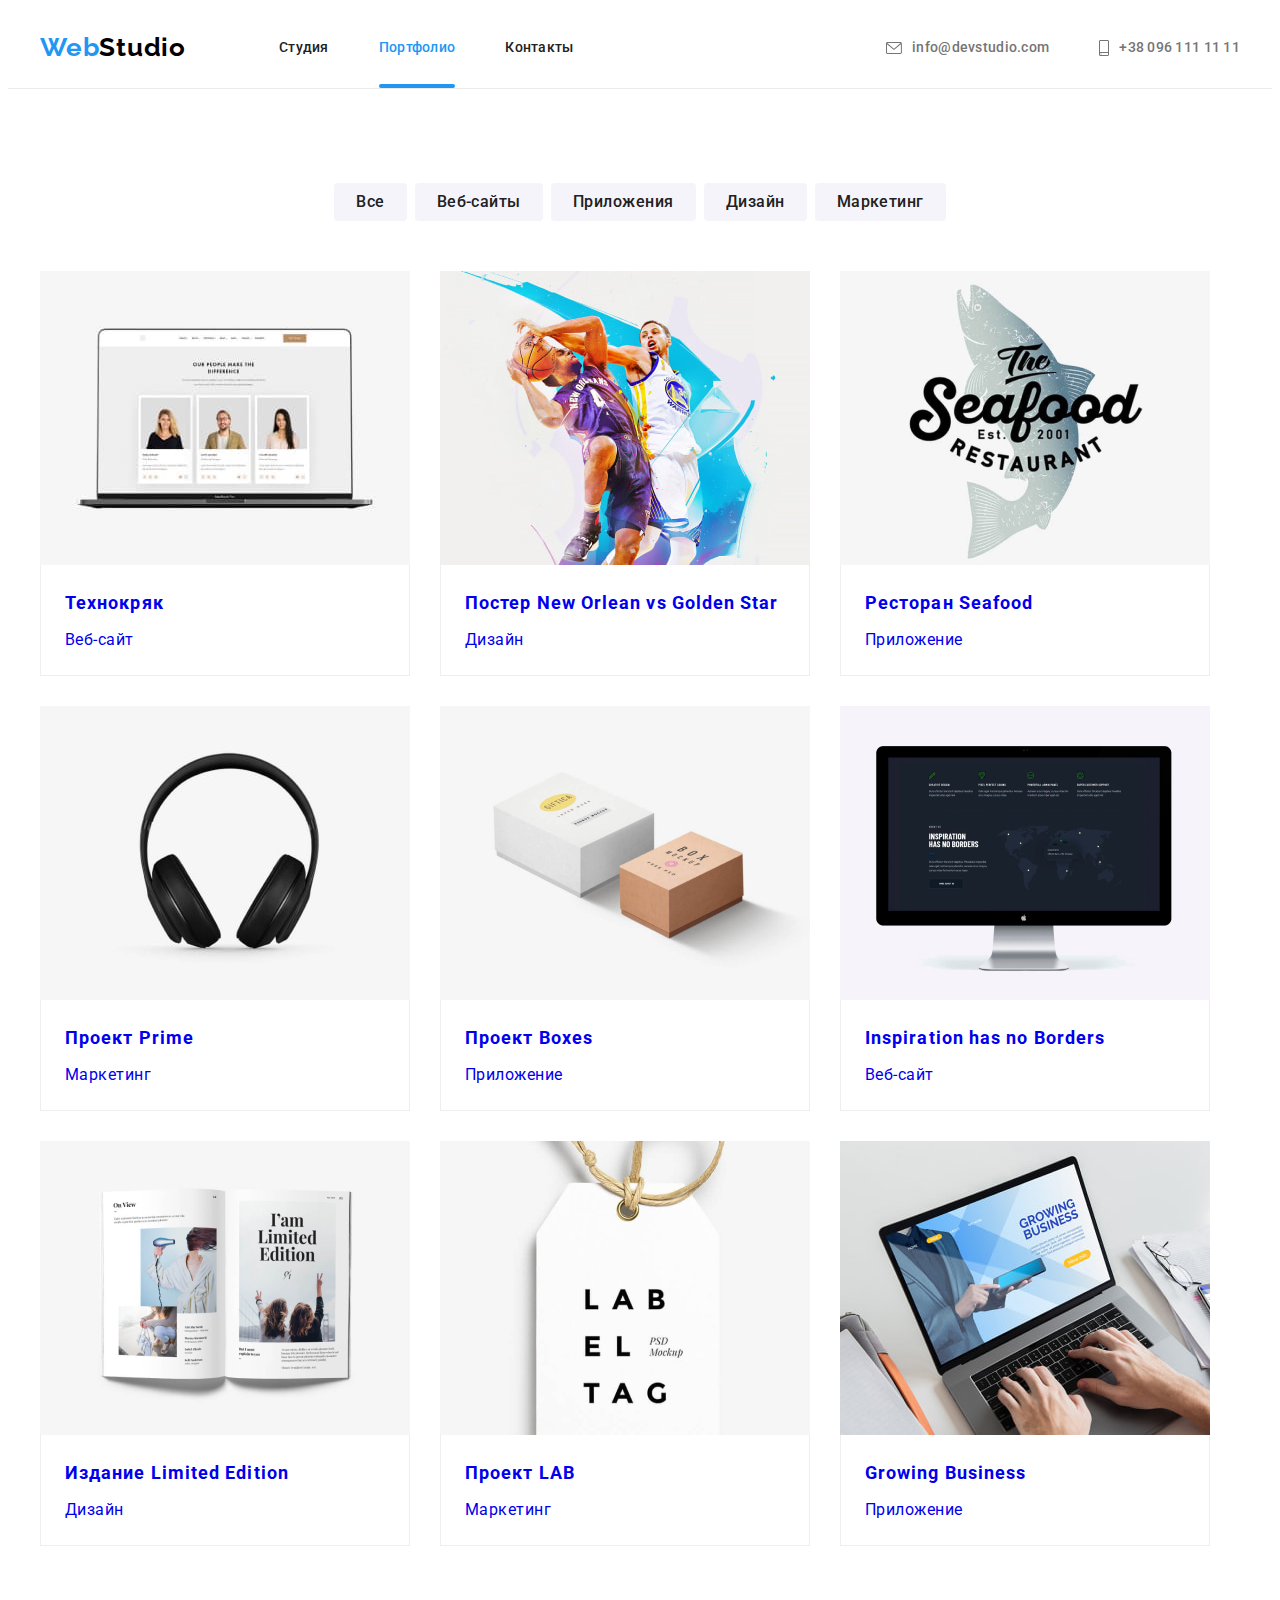
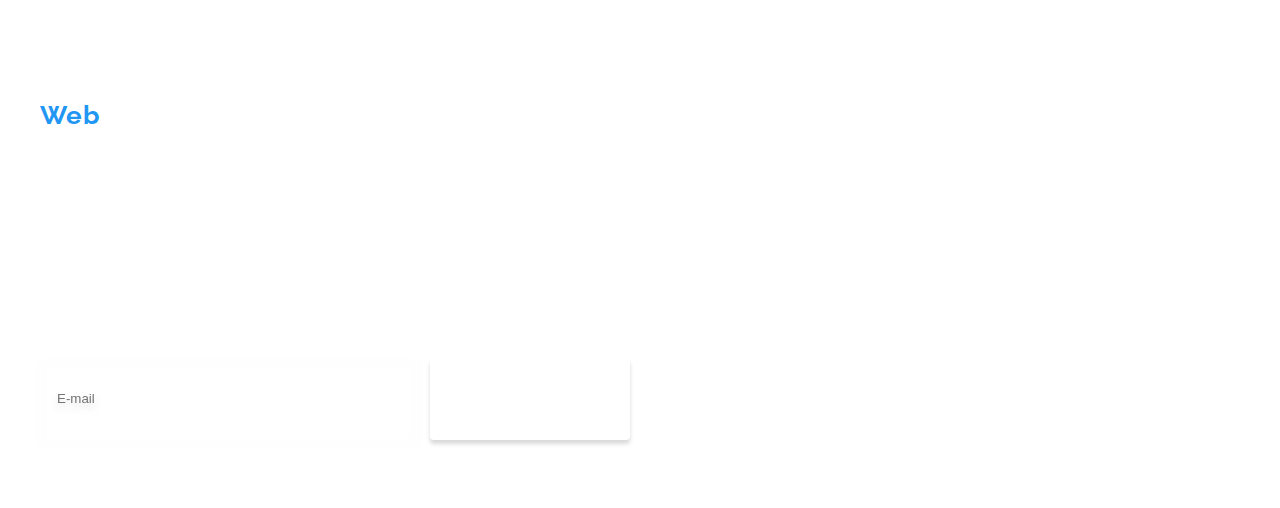
==== commit bdd40bf5: "До Портфолио" ====
--- a/portfolio.html
+++ b/portfolio.html
@@ -24,7 +24,7 @@
 
   <body>
     <header class="header">
-      <div class="container">
+      <div class="container header__container">
         <nav class="header-nav">
           <a class="logo logo--up" href="./index.html">
             Web<span class="logo__header">Studio</span></a
@@ -46,7 +46,7 @@
           </ul>
         </nav>
         <ul class="contact-quickly">
-          <li>
+          <li class="contact-quickly__list">
             <a
               class="contact-quickly__link header-nav__link"
               href="mailto:info@devstudio.com"
@@ -57,7 +57,7 @@
               info@devstudio.com</a
             >
           </li>
-          <li>
+          <li class="contact-quickly__list">
             <a
               class="contact-quickly__link header-nav__link"
               href="tel:380961111111"
@@ -76,17 +76,19 @@
         <div class="container">
           <h1 class="visually-hidden">Примеры работ веб-студии</h1>
           <ul class="filter">
-            <li><button class="filter__button" type="button">Все</button></li>
-            <li>
+            <li class="filter__item">
+              <button class="filter__button" type="button">Все</button>
+            </li>
+            <li class="filter__item">
               <button class="filter__button" type="button">Веб-сайты</button>
             </li>
-            <li>
+            <li class="filter__item">
               <button class="filter__button" type="button">Приложения</button>
             </li>
-            <li>
+            <li class="filter__item">
               <button class="filter__button" type="button">Дизайн</button>
             </li>
-            <li>
+            <li class="filter__item">
               <button class="filter__button" type="button">Маркетинг</button>
             </li>
           </ul>
--- a/css/main.min.css
+++ b/css/main.min.css
@@ -1 +1,2 @@
-/* No CSS *//*# sourceMappingURL=main.min.css.map */+.header__container,.header-nav,.header-nav__list,.contact-quickly{display:-webkit-box;display:-ms-flexbox;display:flex;-webkit-box-pack:justify;-ms-flex-pack:justify;justify-content:space-between;-webkit-box-align:center;-ms-flex-align:center;align-items:center}.header-nav__list,.contact-quickly,.contacts{list-style-type:none}.social-list,.social-list__link{display:-webkit-box;display:-ms-flexbox;display:flex;-webkit-box-pack:center;-ms-flex-pack:center;justify-content:center;-webkit-box-align:center;-ms-flex-align:center;align-items:center}.visually-hidden{position:absolute;width:1px;height:1px;margin:-1px;border:0;padding:0;white-space:nowrap;-webkit-clip-path:inset(100%);clip-path:inset(100%);clip:rect(0 0 0 0);overflow:hidden}body{font-family:Roboto, sans-serif;color:#757575;font-size:14px}.title{font-size:36px;line-height:1.17;text-align:center;letter-spacing:0.03em;color:#212121;margin-bottom:50px}h1,h2,h3,h4,h5,h6,p,ul{margin:0}ul{-webkit-padding-start:0;padding-inline-start:0}img{display:block}.section{padding-top:94px;padding-bottom:94px}.container{width:1200px;padding-left:15px;padding-right:15px;margin-left:auto;margin-right:auto}.header{background-color:#ffffff;border-bottom:1px solid #ececec}.header-nav{margin-right:auto}.header-nav__item{position:relative}.header-nav__link{display:inline-block;padding-top:32px;padding-bottom:32px;font-weight:500;line-height:1.14;letter-spacing:0.02em;color:#212121;text-decoration:none;-webkit-transition:color 250ms cubic-bezier(0.4, 0, 0.2, 1);transition:color 250ms cubic-bezier(0.4, 0, 0.2, 1)}.header-nav__link:hover,.header-nav__link:focus{color:#2196f3}.header-nav__link--current{color:#2196f3}.header-nav__link--current::after{position:absolute;content:"";display:inline-block;width:100%;height:4px;bottom:0;left:0;background:#2196f3;border-radius:2px}.contact-quickly__link{color:#757575;display:-webkit-box;display:-ms-flexbox;display:flex;-webkit-box-align:center;-ms-flex-align:center;align-items:center}.contact-quickly__icon{fill:currentColor;margin-right:10px}.header-nav__item:not(:last-child),.contact-quickly__list:not(:last-child){margin-right:50px}.logo{color:#2196f3;font-family:Raleway, sans-serif;font-weight:700;font-size:26px;line-height:1.2;letter-spacing:0.03em;text-decoration:none}.logo--up{margin-right:93px;padding-top:24px;padding-bottom:24px}.logo__header{color:#000000}.feature__list{display:-webkit-box;display:-ms-flexbox;display:flex;-webkit-box-pack:justify;-ms-flex-pack:justify;justify-content:space-between}.feature__item:not(:last-child){margin-right:30px}.feature__fon{display:-webkit-box;display:-ms-flexbox;display:flex;-webkit-box-pack:center;-ms-flex-pack:center;justify-content:center;-webkit-box-align:center;-ms-flex-align:center;align-items:center;height:120px;background-color:#f5f4fa;border-radius:4px;margin-bottom:30px}.feature__title{font-size:14px;line-height:1.14;letter-spacing:0.03em;text-transform:uppercase;color:#212121;margin-bottom:10px}.feature__text{line-height:1.71;letter-spacing:0.03em;max-width:270px}.hero{background-image:-webkit-gradient(linear, left top, right top, from(rgba(47,48,58,0.4)), to(rgba(47,48,58,0.4))),url(../images/hero.jpg);background-image:linear-gradient(to right, rgba(47,48,58,0.4), rgba(47,48,58,0.4)),url(../images/hero.jpg);max-width:1600px;background-color:#2f303a;text-align:center;padding-top:200px;padding-bottom:200px;margin-right:auto;margin-left:auto}.hero__title{font-weight:900;font-size:44px;line-height:1.36;text-align:center;letter-spacing:0.06em;text-transform:uppercase;color:#ffffff;margin-bottom:30px}.button-general{font-family:inherit;font-weight:700;font-size:16px;line-height:1.88;color:#ffffff;letter-spacing:0.06em;background-color:#2196f3;cursor:pointer;padding:10px 32px;-webkit-box-shadow:0px 4px 4px rgba(0,0,0,0.15);box-shadow:0px 4px 4px rgba(0,0,0,0.15);border:none;border-radius:4px;min-width:200px;-webkit-transition:background-color 250ms cubic-bezier(0.4, 0, 0.2, 1);transition:background-color 250ms cubic-bezier(0.4, 0, 0.2, 1)}.button-general:hover,.button-general:focus{background-color:#188ce8}.backdrop{position:fixed;top:0;left:0;width:100vw;height:100vh;background-color:rgba(0,0,0,0.2);-webkit-transition:opacity 250ms cubic-bezier(0.4, 0, 0.2, 1),vizibility 250ms cubic-bezier(0.4, 0, 0.2, 1);transition:opacity 250ms cubic-bezier(0.4, 0, 0.2, 1),vizibility 250ms cubic-bezier(0.4, 0, 0.2, 1)}.backdrop.is-hidden{visibility:hidden;opacity:0;pointer-events:none}.modal{position:absolute;top:50%;left:50%;-webkit-transform:translate(-50%, -50%);transform:translate(-50%, -50%);display:-webkit-box;display:-ms-flexbox;display:flex;-webkit-box-orient:vertical;-webkit-box-direction:normal;-ms-flex-direction:column;flex-direction:column;-webkit-box-pack:normal;-ms-flex-pack:normal;justify-content:normal;-webkit-box-align:center;-ms-flex-align:center;align-items:center;width:528px;padding:40px;background:#ffffff;-webkit-box-shadow:0px 1px 3px rgba(0,0,0,0.12),0px 1px 1px rgba(0,0,0,0.14),0px 2px 1px rgba(0,0,0,0.2);box-shadow:0px 1px 3px rgba(0,0,0,0.12),0px 1px 1px rgba(0,0,0,0.14),0px 2px 1px rgba(0,0,0,0.2);border-radius:4px;opacity:1;-webkit-transition:-webkit-transform 250ms cubic-bezier(0.4, 0, 0.2, 1);transition:-webkit-transform 250ms cubic-bezier(0.4, 0, 0.2, 1);transition:transform 250ms cubic-bezier(0.4, 0, 0.2, 1);transition:transform 250ms cubic-bezier(0.4, 0, 0.2, 1), -webkit-transform 250ms cubic-bezier(0.4, 0, 0.2, 1)}.backdrop.is-hidden .modal{-webkit-transform:translateY(-200%);transform:translateY(-200%)}.modal__title{display:inline;margin-bottom:12px;font-size:20px;line-height:1.15;letter-spacing:0.03em;color:#212121}.modal__form{display:block;width:100%;margin-bottom:10px}.modal__label{display:inline-block;margin-bottom:4px;font-size:12px;line-height:1.17;letter-spacing:0.01em;color:#757575}.modal__custom{position:relative;display:block;height:40px}.modal__input{width:100%;height:100%;padding-left:42px;border:1px solid rgba(33,33,33,0.2);border-radius:4px;-webkit-transition:border 250ms cubic-bezier(0.4, 0, 0.2, 1);transition:border 250ms cubic-bezier(0.4, 0, 0.2, 1)}.modal__input:focus,.modal__input:focus{border-color:#2196f3;outline:transparent}.modal__icon{position:absolute;top:50%;left:14px;-webkit-transform:translateY(-50%);transform:translateY(-50%);-webkit-transition:fill 250ms cubic-bezier(0.4, 0, 0.2, 1);transition:fill 250ms cubic-bezier(0.4, 0, 0.2, 1)}.modal__input:focus+.modal__icon{fill:#2196f3}.modal__area-form{width:100%;margin-bottom:20px}.modal__area{width:100%;padding:8px;resize:none;font-size:12px;line-height:1.17;letter-spacing:0.01em;color:#000000;border:1px solid rgba(33,33,33,0.2);border-radius:4px}.modal__area:focus,.modal__area:focus{border-color:#2196f3;outline:transparent}.modal__area::-webkit-input-placeholder{font-size:12px;line-height:1.17;letter-spacing:0.01em;color:rgba(117,117,117,0.5)}.modal__area:-ms-input-placeholder{font-size:12px;line-height:1.17;letter-spacing:0.01em;color:rgba(117,117,117,0.5)}.modal__area::-ms-input-placeholder{font-size:12px;line-height:1.17;letter-spacing:0.01em;color:rgba(117,117,117,0.5)}.modal__area::placeholder{font-size:12px;line-height:1.17;letter-spacing:0.01em;color:rgba(117,117,117,0.5)}.close-button{position:absolute;display:-webkit-box;display:-ms-flexbox;display:flex;-webkit-box-align:center;-ms-flex-align:center;align-items:center;-webkit-box-pack:center;-ms-flex-pack:center;justify-content:center;top:8px;right:8px;width:30px;height:30px;padding:0;background-color:#ffffff;border:1px solid rgba(0,0,0,0.1);border-radius:50%;cursor:pointer;-webkit-transition:fill 250ms cubic-bezier(0.4, 0, 0.2, 1);transition:fill 250ms cubic-bezier(0.4, 0, 0.2, 1)}.close-button__svg{fill:#212121;-webkit-transition:fill 250ms cubic-bezier(0.4, 0, 0.2, 1);transition:fill 250ms cubic-bezier(0.4, 0, 0.2, 1)}.close-button:hover .close-button__svg,.close-button:focus .close-button__svg{fill:#2196f3}.checkbox-form{display:-webkit-box;display:-ms-flexbox;display:flex;-webkit-box-align:center;-ms-flex-align:center;align-items:center;margin-bottom:30px;font-size:14px;line-height:1.71;letter-spacing:0.03em;color:#757575}.checkbox-form__link{cursor:pointer;color:#2196f3}.checkbox-form__icon{display:-webkit-box;display:-ms-flexbox;display:flex;-webkit-box-align:center;-ms-flex-align:center;align-items:center;-webkit-box-pack:center;-ms-flex-pack:center;justify-content:center;width:16px;height:15px;margin-right:8px;fill:transparent;border-radius:2px;outline:2px solid #212121;outline-offset:-2px;-webkit-transition:fill 250ms cubic-bezier(0.4, 0, 0.2, 1),backgroud-color 250ms cubic-bezier(0.4, 0, 0.2, 1),outline-color 250ms cubic-bezier(0.4, 0, 0.2, 1);transition:fill 250ms cubic-bezier(0.4, 0, 0.2, 1),backgroud-color 250ms cubic-bezier(0.4, 0, 0.2, 1),outline-color 250ms cubic-bezier(0.4, 0, 0.2, 1)}.checkbox-form__checkbox:focus+.checkbox-form__icon{outline-color:#2196f3}.checkbox-form__checkbox:checked+.checkbox-form__icon{fill:#ffffff;background-color:#2196f3;outline:none}.promo{padding-bottom:94px}.promo__list{display:-webkit-box;display:-ms-flexbox;display:flex}.promo__item{position:relative}.promo__item:not(:last-child){margin-right:30px}.promo__backgroundcolor{position:absolute;bottom:0;left:0;width:100%;height:70px;padding-top:27px;padding-bottom:27px;text-align:center;background-color:rgba(47,48,58,0.8)}.promo__descr{font-weight:700;font-size:14px;line-height:1.14;letter-spacing:0.03em;text-transform:uppercase;color:#ffffff}.team{background-color:#f5f4fa}.team__title{margin-bottom:50px}.team__list{display:-webkit-box;display:-ms-flexbox;display:flex}.team__descr{padding-top:30px;padding-bottom:30px}.team__member{background-color:#ffffff;-webkit-box-shadow:0px 1px 3px rgba(0,0,0,0.12),0px 1px 1px rgba(0,0,0,0.14),0px 2px 1px rgba(0,0,0,0.2);box-shadow:0px 1px 3px rgba(0,0,0,0.12),0px 1px 1px rgba(0,0,0,0.14),0px 2px 1px rgba(0,0,0,0.2);border-radius:0px 0px 4px 4px}.team__member:not(:last-child){margin-right:30px}.team__name{font-weight:500;font-size:16px;line-height:1.19;text-align:center;letter-spacing:0.03em;color:#212121;margin-bottom:10px}.team__position{font-size:16px;line-height:1.19;text-align:center;letter-spacing:0.03em;color:#757575;margin-bottom:16px}.social-list__icon{fill:currentColor}.social-list__item:not(:last-child){margin-right:10px}.social-list__link{width:44px;height:44px;color:#afb1b8;background-color:#ffffff;border-radius:50%;-webkit-transition:color 250ms cubic-bezier(0.4, 0, 0.2, 1),background-color 250ms cubic-bezier(0.4, 0, 0.2, 1);transition:color 250ms cubic-bezier(0.4, 0, 0.2, 1),background-color 250ms cubic-bezier(0.4, 0, 0.2, 1)}.social-list__link:hover,.social-list__link:focus{color:#ffffff;background-color:#2196f3}.clients__list{display:-webkit-box;display:-ms-flexbox;display:flex}.our-client{display:block;width:170px;height:92px}.our-client:not(:last-child){margin-right:30px}.our-client__link{display:-webkit-box;display:-ms-flexbox;display:flex;-webkit-box-pack:center;-ms-flex-pack:center;justify-content:center;-webkit-box-align:center;-ms-flex-align:center;align-items:center;width:100%;height:100%;color:#afb1b8;border:1px solid #afb1b8;border-radius:4px;-webkit-transition:color 250ms cubic-bezier(0.4, 0, 0.2, 1),border-color 250ms cubic-bezier(0.4, 0, 0.2, 1);transition:color 250ms cubic-bezier(0.4, 0, 0.2, 1),border-color 250ms cubic-bezier(0.4, 0, 0.2, 1)}.our-client__link:hover,.our-client__link:focus{color:#2196f3;border-color:#2196f3}.our-client__logo{fill:currentColor}.filter{display:-webkit-box;display:-ms-flexbox;display:flex;-webkit-box-pack:center;-ms-flex-pack:center;justify-content:center;margin-bottom:50px}.filter__item:not(:last-child){margin-right:8px}.filter__button{font-family:inherit;font-weight:500;font-size:16px;line-height:1.62;text-align:center;letter-spacing:0.03em;color:#212121;background-color:#f5f4fa;cursor:pointer;padding:6px 22px;border-radius:4px;border:none;-webkit-transition:color 250ms cubic-bezier(0.4, 0, 0.2, 1),background-color 250ms cubic-bezier(0.4, 0, 0.2, 1),-webkit-box-shadow 250ms cubic-bezier(0.4, 0, 0.2, 1);transition:color 250ms cubic-bezier(0.4, 0, 0.2, 1),background-color 250ms cubic-bezier(0.4, 0, 0.2, 1),-webkit-box-shadow 250ms cubic-bezier(0.4, 0, 0.2, 1);transition:color 250ms cubic-bezier(0.4, 0, 0.2, 1),background-color 250ms cubic-bezier(0.4, 0, 0.2, 1),box-shadow 250ms cubic-bezier(0.4, 0, 0.2, 1);transition:color 250ms cubic-bezier(0.4, 0, 0.2, 1),background-color 250ms cubic-bezier(0.4, 0, 0.2, 1),box-shadow 250ms cubic-bezier(0.4, 0, 0.2, 1),-webkit-box-shadow 250ms cubic-bezier(0.4, 0, 0.2, 1)}.filter__button:hover,.filter__button:focus{color:#ffffff;background-color:#2196f3;-webkit-box-shadow:0px 3px 1px rgba(0,0,0,0.1),0px 1px 2px rgba(0,0,0,0.08),0px 2px 2px rgba(0,0,0,0.12);box-shadow:0px 3px 1px rgba(0,0,0,0.1),0px 1px 2px rgba(0,0,0,0.08),0px 2px 2px rgba(0,0,0,0.12);border-radius:4px}
+/*# sourceMappingURL=main.min.css.map */--- a/css/styles.css
+++ b/css/styles.css
@@ -1,5 +1,5 @@
 /*#region General styles */
-
+/* 
 :root {
   --color-text: #757575;
   --color-h2-h3: #212121;
@@ -8,15 +8,15 @@
   --color-cliets: #afb1b8;
   --color-footer: #2f303a;
   --general-animation: 250ms cubic-bezier(0.4, 0, 0.2, 1);
-}
-
-body {
+} */
+
+/* body {
   font-family: Roboto, sans-serif;
   color: var(--color-text);
   font-size: 14px;
-}
-
-h1,
+} */
+
+/* h1,
 h2,
 h3,
 h4,
@@ -33,9 +33,9 @@
 
 img {
   display: block;
-}
-
-.section {
+} */
+
+/* .section {
   padding-top: 94px;
   padding-bottom: 94px;
 }
@@ -46,43 +46,43 @@
   padding-right: 15px;
   margin-left: auto;
   margin-right: auto;
-}
+} */
 /*#endregion */
 
 /*#region  Header & Footer */
 
-.header > .container,
-.header > .container > .header-nav,
-.header > .container > .header-nav > .header-nav__list,
+/* .header > .container, */
+/* .header > .container > .header-nav, */
+/* .header > .container > .header-nav > .header-nav__list, */
+/* .header > .container > .contact-quickly { */
+/* display: flex;
+  justify-content: space-between;
+  align-items: center;
+} */
+/* 
 .header > .container > .contact-quickly {
   display: flex;
-  justify-content: space-between;
-  align-items: center;
-}
-
-.header > .container > .contact-quickly {
-  display: flex;
-  align-items: center;
-}
-
-.header-nav > .header-nav__list > li:not(:last-child),
-.contact-quickly > li:not(:last-child) {
-  margin-right: 50px;
-}
-
-.header-nav > .header-nav__list > li > a,
-.contact-quickly > li > a {
+  align-items: center;
+} */
+
+/* .header-nav > .header-nav__list > li:not(:last-child), */
+/* .contact-quickly > li:not(:last-child) { */
+/* margin-right: 50px;
+} */
+
+/* .header-nav > .header-nav__list > li > a, */
+/* .contact-quickly > li > a {
   display: inline-block;
   padding-top: 32px;
   padding-bottom: 32px;
-}
-
-.header {
+} */
+
+/* .header {
   background-color: #ffffff;
   border-bottom: 1px solid #ececec;
-}
-
-.logo {
+} */
+
+/* .logo {
   color: var(--color-focus);
   font-family: Raleway, sans-serif;
   font-weight: 700;
@@ -90,21 +90,21 @@
   line-height: 1.2;
   letter-spacing: 0.03em;
   text-decoration: none;
-}
-
-.logo--up {
+} */
+
+/* .logo--up {
   margin-right: 93px;
   padding-top: 24px;
   padding-bottom: 24px;
-}
-
+} */
+/* 
 .logo__header {
   color: #000000;
-}
-
-.header-nav__list,
-.contact-quickly,
-.contacts,
+} */
+
+/* .header-nav__list, */
+/* .contact-quickly, */
+/* .contacts, */
 .feature__list,
 .promo__list,
 .team__list,
@@ -115,7 +115,7 @@
   list-style-type: none;
 }
 
-.header-nav__link {
+/* .header-nav__link {
   font-weight: 500;
   line-height: 1.14;
   letter-spacing: 0.02em;
@@ -123,12 +123,12 @@
   text-decoration: none;
 
   transition: color var(--general-animation);
-}
-
-.header-nav__link:hover,
-.header-nav__link:focus,
-.contact-quickly__link.header-nav__link:hover,
-.contact-quickly__link.header-nav__link:focus,
+} */
+
+/* .header-nav__link:hover, */
+/* .header-nav__link:focus, */
+/* .contact-quickly__link.header-nav__link:hover, */
+/* .contact-quickly__link.header-nav__link:focus, */
 .contacts__decor:hover,
 .contacts__decor:focus,
 .transparency.contacts__decor:hover,
@@ -136,15 +136,15 @@
   color: var(--color-focus);
 }
 
-.header-nav__link--current {
+/* .header-nav__link--current {
   color: var(--color-focus);
-}
-
-.header-nav__item {
+} */
+
+/* .header-nav__item {
   position: relative;
-}
-
-.header-nav__link--current::after {
+} */
+
+/* .header-nav__link--current::after {
   position: absolute;
   content: "";
   display: inline-block;
@@ -156,28 +156,28 @@
 
   background: #2196f3;
   border-radius: 2px;
-}
-
+} */
+/* 
 .header-nav {
   margin-right: auto;
-}
-
-.contact-quickly__link.header-nav__link {
+} */
+
+/* .contact-quickly__link.header-nav__link {
   color: var(--color-text);
   display: flex;
   align-items: center;
-}
-
+} */
+/* 
 .contact-quickly__icon {
   fill: currentColor;
   margin-right: 10px;
-}
+} */
 
 /*#endregion */
 
 /*#region  Hero */
 
-.hero {
+/* .hero {
   background-image: linear-gradient(
       to right,
       rgba(47, 48, 58, 0.4),
@@ -191,9 +191,9 @@
   padding-bottom: 200px;
   margin-right: auto;
   margin-left: auto;
-}
-
-.hero__title {
+} */
+
+/* .hero__title {
   font-weight: 900;
   font-size: 44px;
   line-height: 1.36;
@@ -202,9 +202,9 @@
   text-transform: uppercase;
   color: #ffffff;
   margin-bottom: 30px;
-}
-
-.button-general {
+} */
+
+/* .button-general {
   font-family: inherit;
   font-weight: 700;
   font-size: 16px;
@@ -220,17 +220,17 @@
   min-width: 200px;
 
   transition: background-color var(--general-animation);
-}
-
+} */
+/* 
 .button-general:hover,
 .button-general:focus {
   background-color: #188ce8;
-}
+} */
 /*#endregion */
 
 /*#region Modal */
 
-.backdrop {
+/* .backdrop {
   position: fixed;
   top: 0;
   left: 0;
@@ -241,14 +241,14 @@
 
   transition: opacity var(--general-animation),
     vizibility var(--general-animation);
-}
-
+} */
+/* 
 .backdrop.is-hidden {
   visibility: hidden;
   opacity: 0;
   pointer-events: none;
-}
-
+} */
+/* 
 .modal {
   position: absolute;
   top: 50%;
@@ -272,13 +272,13 @@
   opacity: 1;
 
   transition: transform var(--general-animation);
-}
-
+} */
+/* 
 .backdrop.is-hidden .modal {
   transform: translateY(-200%);
-}
-
-.modal__close-button {
+} */
+/* 
+.close-button {
   position: absolute;
 
   display: flex;
@@ -298,20 +298,20 @@
   cursor: pointer;
 
   transition: fill var(--general-animation);
-}
-
-.modal__close-svg {
+} */
+
+/* .close-button__svg {
   fill: var(--color-h2-h3);
 
   transition: fill var(--general-animation);
-}
-
-.modal__close-button:hover .modal__close-svg,
-.modal__close-button:focus .modal__close-svg {
+} */
+
+/* .close-button:hover .close-button__svg,
+.close-button:focus .close-button__svg {
   fill: var(--color-focus);
-}
-
-.modal__title {
+} */
+
+/* .modal__title {
   display: inline;
 
   margin-bottom: 12px;
@@ -320,8 +320,8 @@
   line-height: 1.15;
   letter-spacing: 0.03em;
   color: var(--color-h2-h3);
-}
-
+} */
+/* 
 .modal__form {
   display: block;
   width: 100%;
@@ -356,32 +356,32 @@
   border-radius: 4px;
 
   transition: border var(--general-animation);
-}
-
-.modal__input:focus,
+} */
+
+/* .modal__input:focus,
 .modal__area:focus {
   border-color: var(--color-focus);
   outline: transparent;
-}
-
-.modal__icon {
+} */
+
+/* .modal__icon {
   position: absolute;
   top: 50%;
   left: 14px;
   transform: translateY(-50%);
 
   transition: fill var(--general-animation);
-}
-
-.modal__input:focus + .modal__icon {
+} */
+
+/* .modal__input:focus + .modal__icon {
   fill: var(--color-focus);
 }
 
 .modal__area-form {
   width: 100%;
   margin-bottom: 20px;
-}
-
+} */
+/* 
 .modal__area {
   width: 100%;
 
@@ -395,16 +395,16 @@
 
   border: 1px solid rgba(33, 33, 33, 0.2);
   border-radius: 4px;
-}
-
+} */
+/* 
 .modal__area::placeholder {
   font-size: 12px;
   line-height: 1.17;
   letter-spacing: 0.01em;
   color: rgba(117, 117, 117, 0.5);
-}
-
-.checkbox-form {
+} */
+
+/* .checkbox-form {
   display: flex;
   align-items: center;
 
@@ -414,9 +414,9 @@
   line-height: 1.71;
   letter-spacing: 0.03em;
   color: var(--color-text);
-}
-
-.checkbox-form__icon {
+} */
+
+/* .checkbox-form__icon {
   display: flex;
   align-items: center;
   justify-content: center;
@@ -434,28 +434,28 @@
   transition: fill var(--general-animation),
     backgroud-color var(--general-animation),
     outline-color var(--general-animation);
-}
-
-.checkbox-form__checkbox:focus + .checkbox-form__icon {
+} */
+
+/* .checkbox-form__checkbox:focus + .checkbox-form__icon {
   outline-color: var(--color-focus);
-}
-
+} */
+/* 
 .checkbox-form__checkbox:checked + .checkbox-form__icon {
   fill: #ffffff;
   background-color: var(--color-focus);
   outline: none;
-}
-
-.checkbox-form__link {
+} */
+
+/* .checkbox-form__link {
   cursor: pointer;
   color: var(--color-focus);
-}
+} */
 
 /*#endregion */
 
 /*#region  Feature */
 
-.visually-hidden {
+/* .visually-hidden {
   position: absolute;
   width: 1px;
   height: 1px;
@@ -466,8 +466,8 @@
   clip-path: inset(100%);
   clip: rect(0 0 0 0);
   overflow: hidden;
-}
-
+} */
+/* 
 .feature__list {
   display: flex;
   justify-content: space-between;
@@ -475,8 +475,8 @@
 
 .feature__item:not(:last-child) {
   margin-right: 30px;
-}
-
+} */
+/* 
 .feature__fon {
   display: flex;
   justify-content: center;
@@ -485,8 +485,8 @@
   background-color: var(--color-feature);
   border-radius: 4px;
   margin-bottom: 30px;
-}
-
+} */
+/* 
 .feature__title {
   font-size: 14px;
   line-height: 1.14;
@@ -500,37 +500,37 @@
   line-height: 1.71;
   letter-spacing: 0.03em;
   max-width: 270px;
-}
+} */
 /*#endregion */
 
 /*#region  Promo */
-
+/* 
 .promo {
   padding-bottom: 94px;
-}
-
-.title {
+} */
+
+/* .title {
   font-size: 36px;
   line-height: 1.17;
   text-align: center;
   letter-spacing: 0.03em;
   color: var(--color-h2-h3);
   margin-bottom: 50px;
-}
-
+} */
+/* 
 .promo__list {
   display: flex;
-}
-
+} */
+/* 
 .promo__list > li:not(:last-child) {
   margin-right: 30px;
-}
-
-.promo__item {
+} */
+
+/* .promo__item {
   position: relative;
-}
-
-.promo__backgroundcolor {
+} */
+
+/* .promo__backgroundcolor {
   position: absolute;
   bottom: 0;
   left: 0;
@@ -543,8 +543,8 @@
   text-align: center;
 
   background-color: rgba(47, 48, 58, 0.8);
-}
-
+} */
+/* 
 .promo__descr {
   font-weight: 700;
   font-size: 14px;
@@ -553,23 +553,23 @@
   text-transform: uppercase;
 
   color: #ffffff;
-}
+} */
 /*#endregion */
 
 /*#region  Team */
-
+/* 
 .team {
   background-color: #f5f4fa;
 }
 
 .team .title {
   margin-bottom: 50px;
-}
-
+} */
+/* 
 .team__list {
   display: flex;
-}
-
+} */
+/* 
 .team__member {
   background-color: #ffffff;
   box-shadow: 0px 1px 3px rgba(0, 0, 0, 0.12), 0px 1px 1px rgba(0, 0, 0, 0.14),
@@ -579,13 +579,13 @@
 
 .team__member:not(:last-child) {
   margin-right: 30px;
-}
-
+} */
+/* 
 .team__descr {
   padding-top: 30px;
   padding-bottom: 30px;
-}
-
+} */
+/* 
 .team__name {
   font-weight: 500;
   font-size: 16px;
@@ -594,8 +594,8 @@
   letter-spacing: 0.03em;
   color: var(--color-h2-h3);
   margin-bottom: 10px;
-}
-
+} */
+/* 
 .team__position {
   font-size: 16px;
   line-height: 1.19;
@@ -603,18 +603,18 @@
   letter-spacing: 0.03em;
   color: var(--color-text);
   margin-bottom: 16px;
-}
-
+} */
+/* 
 .social-list {
   display: flex;
   justify-content: center;
   align-items: center;
-}
-
+} */
+/* 
 .social-list__item:not(:last-child) {
   margin-right: 10px;
-}
-
+} */
+/* 
 .social-list__link {
   display: flex;
   justify-content: center;
@@ -630,8 +630,8 @@
 
   transition: color var(--general-animation),
     background-color var(--general-animation);
-}
-
+} */
+/* 
 .social-list__link:hover,
 .social-list__link:focus {
   color: #ffffff;
@@ -640,24 +640,24 @@
 
 .social-list__icon {
   fill: currentColor;
-}
+} */
 
 /*#endregion */
 
 /*#region Clients */
-.clients__list {
-  display: flex;
+/* .clients__list { */
+/* display: flex;
 }
 .our-client {
   display: block;
   width: 170px;
   height: 92px;
-}
-
-.our-client:not(:last-child) {
+} */
+
+/* .our-client:not(:last-child) {
   margin-right: 30px;
-}
-
+} */
+/* 
 .our-client__link {
   display: flex;
   justify-content: center;
@@ -673,27 +673,27 @@
 
   transition: color var(--general-animation),
     border-color var(--general-animation);
-}
-
-.our-client__link:hover,
+} */
+
+/* .our-client__link:hover,
 .our-client__link:focus {
   color: var(--color-focus);
   border-color: var(--color-focus);
-}
-
+} */
+/* 
 .our-client__logo {
   fill: currentColor;
-}
+} */
 /*#endregion */
 
 /*#region  Portfolio */
-
+/* 
 .filter {
   display: flex;
   justify-content: center;
   margin-bottom: 50px;
-}
-
+} */
+/* 
 .filter .filter__button {
   font-family: inherit;
   font-weight: 500;
@@ -711,8 +711,8 @@
   transition: color var(--general-animation),
     background-color var(--general-animation),
     box-shadow var(--general-animation);
-}
-
+} */
+/* 
 .filter .filter__button:hover,
 .filter .filter__button:focus {
   color: #ffffff;
@@ -720,11 +720,11 @@
   box-shadow: 0px 3px 1px rgba(0, 0, 0, 0.1), 0px 1px 2px rgba(0, 0, 0, 0.08),
     0px 2px 2px rgba(0, 0, 0, 0.12);
   border-radius: 4px;
-}
-
+} */
+/* 
 .filter li:not(:last-child) {
   margin-right: 8px;
-}
+} */
 
 .portfolio {
   display: flex;
@@ -815,7 +815,7 @@
   padding-bottom: 60px;
 }
 
-.footer__organisation {
+.footer__container {
   display: flex;
   align-items: baseline;
   justify-content: space-between;
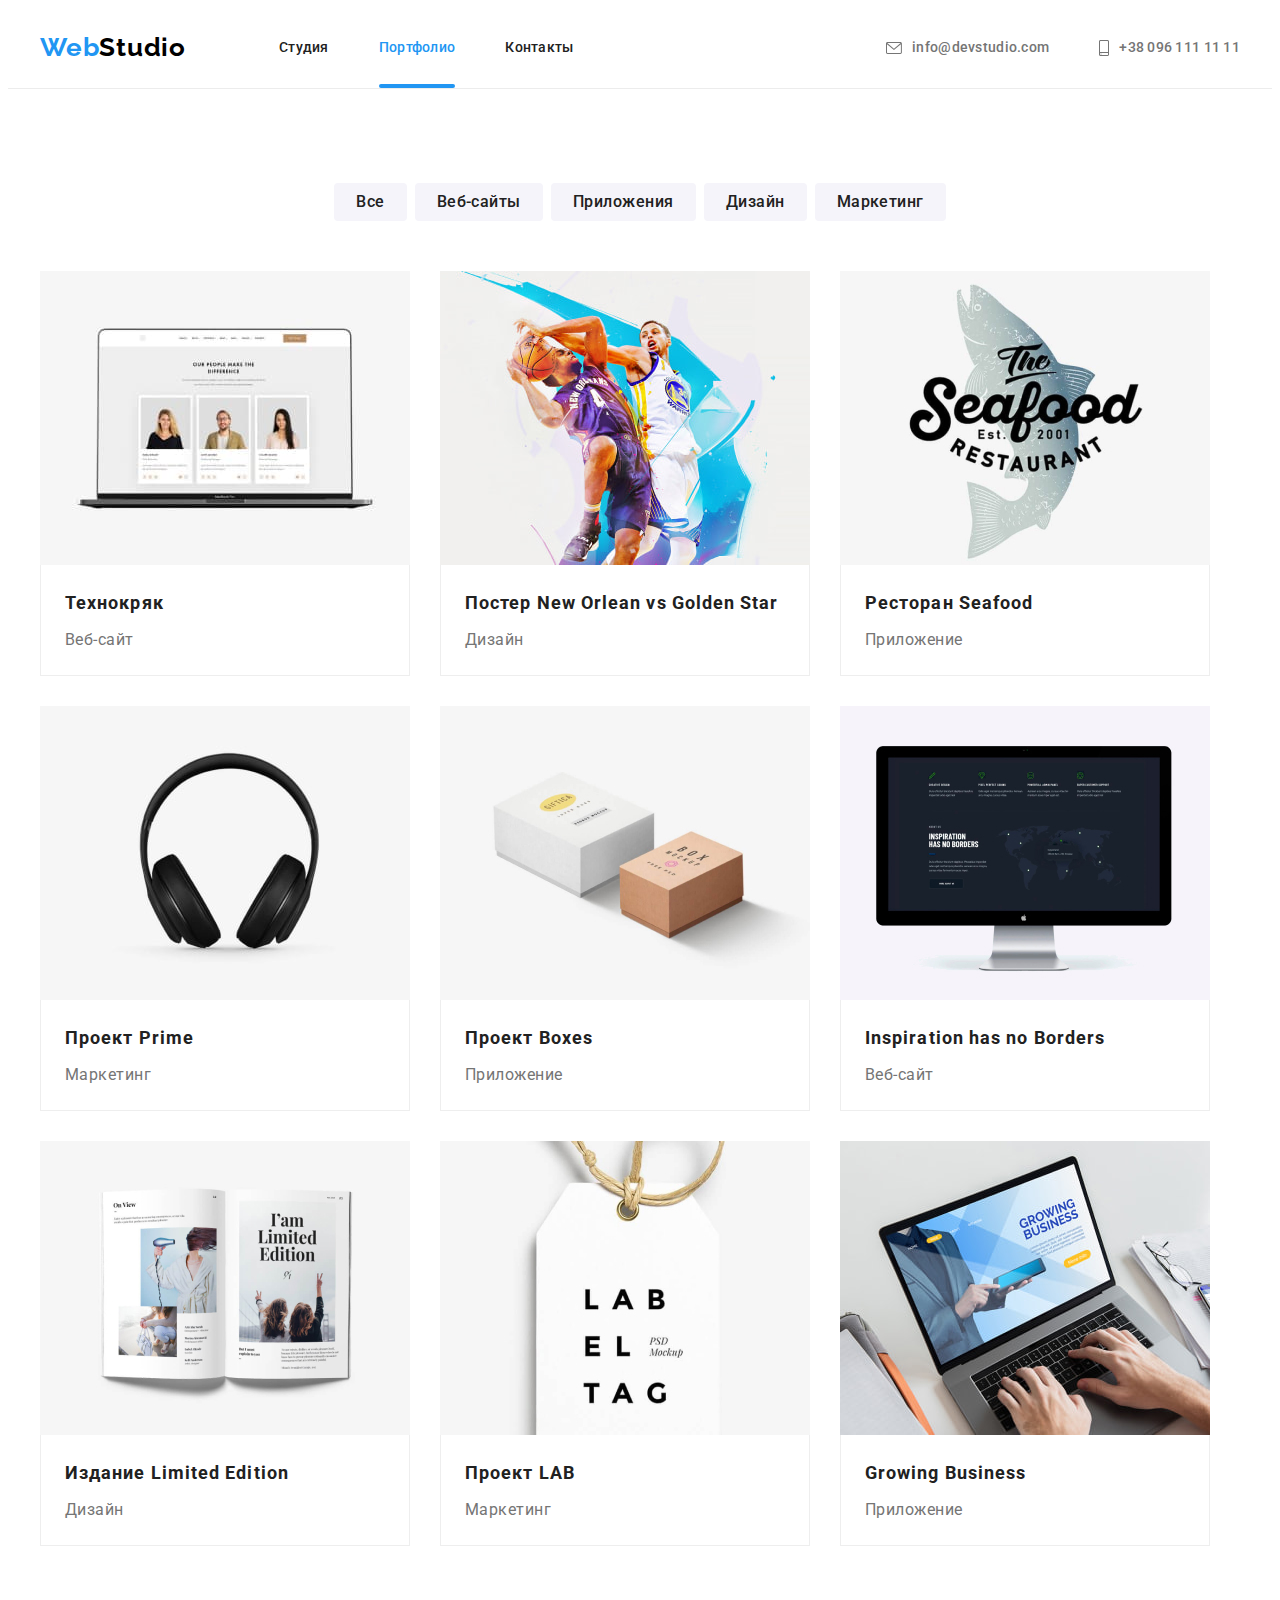
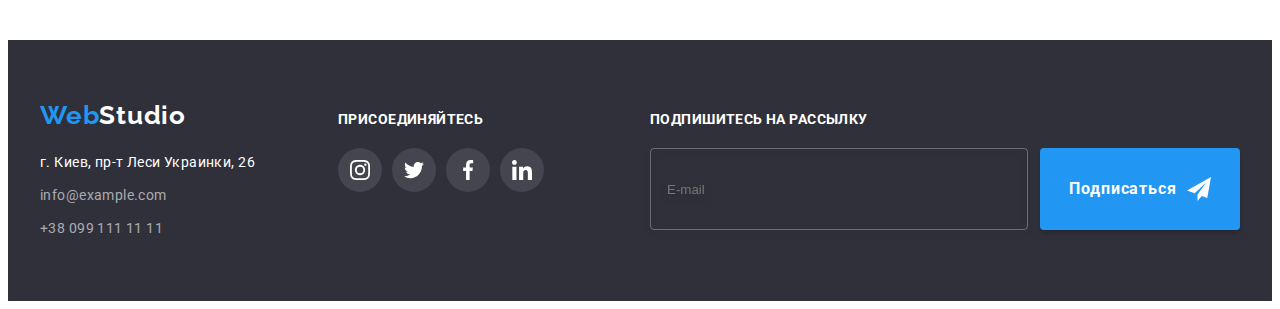
==== commit 562e7d4d: "HW-07. V.1.0." ====
--- a/portfolio.html
+++ b/portfolio.html
@@ -19,7 +19,6 @@
       referrerpolicy="no-referrer"
     />
     <link rel="stylesheet" href="./css/main.min.css" />
-    <link rel="stylesheet" href="./css/styles.css" />
   </head>
 
   <body>
@@ -322,14 +321,14 @@
       </section>
     </main>
     <footer class="footer">
-      <div class="container footer__organisation">
+      <div class="container footer__container">
         <div class="footer__adress">
           <a class="logo logo--down" href="./index.html">
             Web<span class="logo__footer">Studio</span></a
           >
           <address>
             <ul class="contacts">
-              <li>
+              <li class="contacts__item">
                 <a
                   class="contacts__decor"
                   href="https://goo.gl/maps/PAiW9LLceKNYEAaVA"
@@ -338,15 +337,15 @@
                   >г. Киев, пр-т Леси Украинки, 26</a
                 >
               </li>
-              <li>
+              <li class="contacts__item">
                 <a
-                  class="transparency contacts__decor"
+                  class="contacts__decor--transparency"
                   href="mailto:info@example.com"
                   >info@example.com</a
                 >
               </li>
-              <li>
-                <a class="transparency contacts__decor" href="tel:380991111111"
+              <li class="contacts__item">
+                <a class="contacts__decor--transparency" href="tel:380991111111"
                   >+38 099 111 11 11</a
                 >
               </li>
@@ -358,22 +357,18 @@
           <ul class="social-list">
             <li class="social-list__item">
               <a
-                class="social-list__link adress-link"
+                class="social-list__link social-list__link--footer"
                 href=""
                 aria-label="Icon Instagram"
               >
-                <svg
-                  class="social-list__icon adress-icon"
-                  width="20"
-                  height="20"
-                >
+                <svg class="social-list__icon" width="20" height="20">
                   <use href="./images/icons.svg#instagram"></use>
                 </svg>
               </a>
             </li>
             <li class="social-list__item">
               <a
-                class="social-list__link adress-link"
+                class="social-list__link social-list__link--footer"
                 href=""
                 aria-label="Icon Twitter"
               >
@@ -388,7 +383,7 @@
             </li>
             <li class="social-list__item">
               <a
-                class="social-list__link adress-link"
+                class="social-list__link social-list__link--footer"
                 href=""
                 aria-label="Icon Facebook"
               >
@@ -403,7 +398,7 @@
             </li>
             <li class="social-list__item">
               <a
-                class="social-list__link adress-link"
+                class="social-list__link social-list__link--footer"
                 href=""
                 aria-label="Icon Linkedin"
               >
@@ -431,7 +426,7 @@
               placeholder="E-mail"
             />
             <button class="subscription__button" type="submit">
-              <span>Подписаться</span>
+              <span class="subscription__send">Подписаться</span>
               <svg class="subscription__icon" width="24" height="24">
                 <use href="./images/icons.svg#icon-send"></use>
               </svg>
--- a/css/main.min.css
+++ b/css/main.min.css
@@ -1,2 +1,2 @@
-.header__container,.header-nav,.header-nav__list,.contact-quickly{display:-webkit-box;display:-ms-flexbox;display:flex;-webkit-box-pack:justify;-ms-flex-pack:justify;justify-content:space-between;-webkit-box-align:center;-ms-flex-align:center;align-items:center}.header-nav__list,.contact-quickly,.contacts{list-style-type:none}.social-list,.social-list__link{display:-webkit-box;display:-ms-flexbox;display:flex;-webkit-box-pack:center;-ms-flex-pack:center;justify-content:center;-webkit-box-align:center;-ms-flex-align:center;align-items:center}.visually-hidden{position:absolute;width:1px;height:1px;margin:-1px;border:0;padding:0;white-space:nowrap;-webkit-clip-path:inset(100%);clip-path:inset(100%);clip:rect(0 0 0 0);overflow:hidden}body{font-family:Roboto, sans-serif;color:#757575;font-size:14px}.title{font-size:36px;line-height:1.17;text-align:center;letter-spacing:0.03em;color:#212121;margin-bottom:50px}h1,h2,h3,h4,h5,h6,p,ul{margin:0}ul{-webkit-padding-start:0;padding-inline-start:0}img{display:block}.section{padding-top:94px;padding-bottom:94px}.container{width:1200px;padding-left:15px;padding-right:15px;margin-left:auto;margin-right:auto}.header{background-color:#ffffff;border-bottom:1px solid #ececec}.header-nav{margin-right:auto}.header-nav__item{position:relative}.header-nav__link{display:inline-block;padding-top:32px;padding-bottom:32px;font-weight:500;line-height:1.14;letter-spacing:0.02em;color:#212121;text-decoration:none;-webkit-transition:color 250ms cubic-bezier(0.4, 0, 0.2, 1);transition:color 250ms cubic-bezier(0.4, 0, 0.2, 1)}.header-nav__link:hover,.header-nav__link:focus{color:#2196f3}.header-nav__link--current{color:#2196f3}.header-nav__link--current::after{position:absolute;content:"";display:inline-block;width:100%;height:4px;bottom:0;left:0;background:#2196f3;border-radius:2px}.contact-quickly__link{color:#757575;display:-webkit-box;display:-ms-flexbox;display:flex;-webkit-box-align:center;-ms-flex-align:center;align-items:center}.contact-quickly__icon{fill:currentColor;margin-right:10px}.header-nav__item:not(:last-child),.contact-quickly__list:not(:last-child){margin-right:50px}.logo{color:#2196f3;font-family:Raleway, sans-serif;font-weight:700;font-size:26px;line-height:1.2;letter-spacing:0.03em;text-decoration:none}.logo--up{margin-right:93px;padding-top:24px;padding-bottom:24px}.logo__header{color:#000000}.feature__list{display:-webkit-box;display:-ms-flexbox;display:flex;-webkit-box-pack:justify;-ms-flex-pack:justify;justify-content:space-between}.feature__item:not(:last-child){margin-right:30px}.feature__fon{display:-webkit-box;display:-ms-flexbox;display:flex;-webkit-box-pack:center;-ms-flex-pack:center;justify-content:center;-webkit-box-align:center;-ms-flex-align:center;align-items:center;height:120px;background-color:#f5f4fa;border-radius:4px;margin-bottom:30px}.feature__title{font-size:14px;line-height:1.14;letter-spacing:0.03em;text-transform:uppercase;color:#212121;margin-bottom:10px}.feature__text{line-height:1.71;letter-spacing:0.03em;max-width:270px}.hero{background-image:-webkit-gradient(linear, left top, right top, from(rgba(47,48,58,0.4)), to(rgba(47,48,58,0.4))),url(../images/hero.jpg);background-image:linear-gradient(to right, rgba(47,48,58,0.4), rgba(47,48,58,0.4)),url(../images/hero.jpg);max-width:1600px;background-color:#2f303a;text-align:center;padding-top:200px;padding-bottom:200px;margin-right:auto;margin-left:auto}.hero__title{font-weight:900;font-size:44px;line-height:1.36;text-align:center;letter-spacing:0.06em;text-transform:uppercase;color:#ffffff;margin-bottom:30px}.button-general{font-family:inherit;font-weight:700;font-size:16px;line-height:1.88;color:#ffffff;letter-spacing:0.06em;background-color:#2196f3;cursor:pointer;padding:10px 32px;-webkit-box-shadow:0px 4px 4px rgba(0,0,0,0.15);box-shadow:0px 4px 4px rgba(0,0,0,0.15);border:none;border-radius:4px;min-width:200px;-webkit-transition:background-color 250ms cubic-bezier(0.4, 0, 0.2, 1);transition:background-color 250ms cubic-bezier(0.4, 0, 0.2, 1)}.button-general:hover,.button-general:focus{background-color:#188ce8}.backdrop{position:fixed;top:0;left:0;width:100vw;height:100vh;background-color:rgba(0,0,0,0.2);-webkit-transition:opacity 250ms cubic-bezier(0.4, 0, 0.2, 1),vizibility 250ms cubic-bezier(0.4, 0, 0.2, 1);transition:opacity 250ms cubic-bezier(0.4, 0, 0.2, 1),vizibility 250ms cubic-bezier(0.4, 0, 0.2, 1)}.backdrop.is-hidden{visibility:hidden;opacity:0;pointer-events:none}.modal{position:absolute;top:50%;left:50%;-webkit-transform:translate(-50%, -50%);transform:translate(-50%, -50%);display:-webkit-box;display:-ms-flexbox;display:flex;-webkit-box-orient:vertical;-webkit-box-direction:normal;-ms-flex-direction:column;flex-direction:column;-webkit-box-pack:normal;-ms-flex-pack:normal;justify-content:normal;-webkit-box-align:center;-ms-flex-align:center;align-items:center;width:528px;padding:40px;background:#ffffff;-webkit-box-shadow:0px 1px 3px rgba(0,0,0,0.12),0px 1px 1px rgba(0,0,0,0.14),0px 2px 1px rgba(0,0,0,0.2);box-shadow:0px 1px 3px rgba(0,0,0,0.12),0px 1px 1px rgba(0,0,0,0.14),0px 2px 1px rgba(0,0,0,0.2);border-radius:4px;opacity:1;-webkit-transition:-webkit-transform 250ms cubic-bezier(0.4, 0, 0.2, 1);transition:-webkit-transform 250ms cubic-bezier(0.4, 0, 0.2, 1);transition:transform 250ms cubic-bezier(0.4, 0, 0.2, 1);transition:transform 250ms cubic-bezier(0.4, 0, 0.2, 1), -webkit-transform 250ms cubic-bezier(0.4, 0, 0.2, 1)}.backdrop.is-hidden .modal{-webkit-transform:translateY(-200%);transform:translateY(-200%)}.modal__title{display:inline;margin-bottom:12px;font-size:20px;line-height:1.15;letter-spacing:0.03em;color:#212121}.modal__form{display:block;width:100%;margin-bottom:10px}.modal__label{display:inline-block;margin-bottom:4px;font-size:12px;line-height:1.17;letter-spacing:0.01em;color:#757575}.modal__custom{position:relative;display:block;height:40px}.modal__input{width:100%;height:100%;padding-left:42px;border:1px solid rgba(33,33,33,0.2);border-radius:4px;-webkit-transition:border 250ms cubic-bezier(0.4, 0, 0.2, 1);transition:border 250ms cubic-bezier(0.4, 0, 0.2, 1)}.modal__input:focus,.modal__input:focus{border-color:#2196f3;outline:transparent}.modal__icon{position:absolute;top:50%;left:14px;-webkit-transform:translateY(-50%);transform:translateY(-50%);-webkit-transition:fill 250ms cubic-bezier(0.4, 0, 0.2, 1);transition:fill 250ms cubic-bezier(0.4, 0, 0.2, 1)}.modal__input:focus+.modal__icon{fill:#2196f3}.modal__area-form{width:100%;margin-bottom:20px}.modal__area{width:100%;padding:8px;resize:none;font-size:12px;line-height:1.17;letter-spacing:0.01em;color:#000000;border:1px solid rgba(33,33,33,0.2);border-radius:4px}.modal__area:focus,.modal__area:focus{border-color:#2196f3;outline:transparent}.modal__area::-webkit-input-placeholder{font-size:12px;line-height:1.17;letter-spacing:0.01em;color:rgba(117,117,117,0.5)}.modal__area:-ms-input-placeholder{font-size:12px;line-height:1.17;letter-spacing:0.01em;color:rgba(117,117,117,0.5)}.modal__area::-ms-input-placeholder{font-size:12px;line-height:1.17;letter-spacing:0.01em;color:rgba(117,117,117,0.5)}.modal__area::placeholder{font-size:12px;line-height:1.17;letter-spacing:0.01em;color:rgba(117,117,117,0.5)}.close-button{position:absolute;display:-webkit-box;display:-ms-flexbox;display:flex;-webkit-box-align:center;-ms-flex-align:center;align-items:center;-webkit-box-pack:center;-ms-flex-pack:center;justify-content:center;top:8px;right:8px;width:30px;height:30px;padding:0;background-color:#ffffff;border:1px solid rgba(0,0,0,0.1);border-radius:50%;cursor:pointer;-webkit-transition:fill 250ms cubic-bezier(0.4, 0, 0.2, 1);transition:fill 250ms cubic-bezier(0.4, 0, 0.2, 1)}.close-button__svg{fill:#212121;-webkit-transition:fill 250ms cubic-bezier(0.4, 0, 0.2, 1);transition:fill 250ms cubic-bezier(0.4, 0, 0.2, 1)}.close-button:hover .close-button__svg,.close-button:focus .close-button__svg{fill:#2196f3}.checkbox-form{display:-webkit-box;display:-ms-flexbox;display:flex;-webkit-box-align:center;-ms-flex-align:center;align-items:center;margin-bottom:30px;font-size:14px;line-height:1.71;letter-spacing:0.03em;color:#757575}.checkbox-form__link{cursor:pointer;color:#2196f3}.checkbox-form__icon{display:-webkit-box;display:-ms-flexbox;display:flex;-webkit-box-align:center;-ms-flex-align:center;align-items:center;-webkit-box-pack:center;-ms-flex-pack:center;justify-content:center;width:16px;height:15px;margin-right:8px;fill:transparent;border-radius:2px;outline:2px solid #212121;outline-offset:-2px;-webkit-transition:fill 250ms cubic-bezier(0.4, 0, 0.2, 1),backgroud-color 250ms cubic-bezier(0.4, 0, 0.2, 1),outline-color 250ms cubic-bezier(0.4, 0, 0.2, 1);transition:fill 250ms cubic-bezier(0.4, 0, 0.2, 1),backgroud-color 250ms cubic-bezier(0.4, 0, 0.2, 1),outline-color 250ms cubic-bezier(0.4, 0, 0.2, 1)}.checkbox-form__checkbox:focus+.checkbox-form__icon{outline-color:#2196f3}.checkbox-form__checkbox:checked+.checkbox-form__icon{fill:#ffffff;background-color:#2196f3;outline:none}.promo{padding-bottom:94px}.promo__list{display:-webkit-box;display:-ms-flexbox;display:flex}.promo__item{position:relative}.promo__item:not(:last-child){margin-right:30px}.promo__backgroundcolor{position:absolute;bottom:0;left:0;width:100%;height:70px;padding-top:27px;padding-bottom:27px;text-align:center;background-color:rgba(47,48,58,0.8)}.promo__descr{font-weight:700;font-size:14px;line-height:1.14;letter-spacing:0.03em;text-transform:uppercase;color:#ffffff}.team{background-color:#f5f4fa}.team__title{margin-bottom:50px}.team__list{display:-webkit-box;display:-ms-flexbox;display:flex}.team__descr{padding-top:30px;padding-bottom:30px}.team__member{background-color:#ffffff;-webkit-box-shadow:0px 1px 3px rgba(0,0,0,0.12),0px 1px 1px rgba(0,0,0,0.14),0px 2px 1px rgba(0,0,0,0.2);box-shadow:0px 1px 3px rgba(0,0,0,0.12),0px 1px 1px rgba(0,0,0,0.14),0px 2px 1px rgba(0,0,0,0.2);border-radius:0px 0px 4px 4px}.team__member:not(:last-child){margin-right:30px}.team__name{font-weight:500;font-size:16px;line-height:1.19;text-align:center;letter-spacing:0.03em;color:#212121;margin-bottom:10px}.team__position{font-size:16px;line-height:1.19;text-align:center;letter-spacing:0.03em;color:#757575;margin-bottom:16px}.social-list__icon{fill:currentColor}.social-list__item:not(:last-child){margin-right:10px}.social-list__link{width:44px;height:44px;color:#afb1b8;background-color:#ffffff;border-radius:50%;-webkit-transition:color 250ms cubic-bezier(0.4, 0, 0.2, 1),background-color 250ms cubic-bezier(0.4, 0, 0.2, 1);transition:color 250ms cubic-bezier(0.4, 0, 0.2, 1),background-color 250ms cubic-bezier(0.4, 0, 0.2, 1)}.social-list__link:hover,.social-list__link:focus{color:#ffffff;background-color:#2196f3}.clients__list{display:-webkit-box;display:-ms-flexbox;display:flex}.our-client{display:block;width:170px;height:92px}.our-client:not(:last-child){margin-right:30px}.our-client__link{display:-webkit-box;display:-ms-flexbox;display:flex;-webkit-box-pack:center;-ms-flex-pack:center;justify-content:center;-webkit-box-align:center;-ms-flex-align:center;align-items:center;width:100%;height:100%;color:#afb1b8;border:1px solid #afb1b8;border-radius:4px;-webkit-transition:color 250ms cubic-bezier(0.4, 0, 0.2, 1),border-color 250ms cubic-bezier(0.4, 0, 0.2, 1);transition:color 250ms cubic-bezier(0.4, 0, 0.2, 1),border-color 250ms cubic-bezier(0.4, 0, 0.2, 1)}.our-client__link:hover,.our-client__link:focus{color:#2196f3;border-color:#2196f3}.our-client__logo{fill:currentColor}.filter{display:-webkit-box;display:-ms-flexbox;display:flex;-webkit-box-pack:center;-ms-flex-pack:center;justify-content:center;margin-bottom:50px}.filter__item:not(:last-child){margin-right:8px}.filter__button{font-family:inherit;font-weight:500;font-size:16px;line-height:1.62;text-align:center;letter-spacing:0.03em;color:#212121;background-color:#f5f4fa;cursor:pointer;padding:6px 22px;border-radius:4px;border:none;-webkit-transition:color 250ms cubic-bezier(0.4, 0, 0.2, 1),background-color 250ms cubic-bezier(0.4, 0, 0.2, 1),-webkit-box-shadow 250ms cubic-bezier(0.4, 0, 0.2, 1);transition:color 250ms cubic-bezier(0.4, 0, 0.2, 1),background-color 250ms cubic-bezier(0.4, 0, 0.2, 1),-webkit-box-shadow 250ms cubic-bezier(0.4, 0, 0.2, 1);transition:color 250ms cubic-bezier(0.4, 0, 0.2, 1),background-color 250ms cubic-bezier(0.4, 0, 0.2, 1),box-shadow 250ms cubic-bezier(0.4, 0, 0.2, 1);transition:color 250ms cubic-bezier(0.4, 0, 0.2, 1),background-color 250ms cubic-bezier(0.4, 0, 0.2, 1),box-shadow 250ms cubic-bezier(0.4, 0, 0.2, 1),-webkit-box-shadow 250ms cubic-bezier(0.4, 0, 0.2, 1)}.filter__button:hover,.filter__button:focus{color:#ffffff;background-color:#2196f3;-webkit-box-shadow:0px 3px 1px rgba(0,0,0,0.1),0px 1px 2px rgba(0,0,0,0.08),0px 2px 2px rgba(0,0,0,0.12);box-shadow:0px 3px 1px rgba(0,0,0,0.1),0px 1px 2px rgba(0,0,0,0.08),0px 2px 2px rgba(0,0,0,0.12);border-radius:4px}
+.header__container,.header-nav,.header-nav__list,.contact-quickly{display:-webkit-box;display:-ms-flexbox;display:flex;-webkit-box-pack:justify;-ms-flex-pack:justify;justify-content:space-between;-webkit-box-align:center;-ms-flex-align:center;align-items:center}.header-nav__list,.contact-quickly,.feature__list,.contacts,.promo__list,.team__list,.social-list,.clients__list,.filter,.portfolio{list-style-type:none}.social-list,.social-list__link,.subscription__button{display:-webkit-box;display:-ms-flexbox;display:flex;-webkit-box-pack:center;-ms-flex-pack:center;justify-content:center;-webkit-box-align:center;-ms-flex-align:center;align-items:center}.visually-hidden{position:absolute;width:1px;height:1px;margin:-1px;border:0;padding:0;white-space:nowrap;-webkit-clip-path:inset(100%);clip-path:inset(100%);clip:rect(0 0 0 0);overflow:hidden}body{font-family:Roboto, sans-serif;color:#757575;font-size:14px}.title{font-size:36px;line-height:1.17;text-align:center;letter-spacing:0.03em;color:#212121;margin-bottom:50px}h1,h2,h3,h4,h5,h6,p,ul{margin:0}ul{-webkit-padding-start:0;padding-inline-start:0}img{display:block}.section{padding-top:94px;padding-bottom:94px}.container{width:1200px;padding-left:15px;padding-right:15px;margin-left:auto;margin-right:auto}.footer__container{display:-webkit-box;display:-ms-flexbox;display:flex;-webkit-box-align:baseline;-ms-flex-align:baseline;align-items:baseline;-webkit-box-pack:justify;-ms-flex-pack:justify;justify-content:space-between}.header{background-color:#ffffff;border-bottom:1px solid #ececec}.header-nav{margin-right:auto}.header-nav__item{position:relative}.header-nav__link{display:inline-block;padding-top:32px;padding-bottom:32px;font-weight:500;line-height:1.14;letter-spacing:0.02em;color:#212121;text-decoration:none;-webkit-transition:color 250ms cubic-bezier(0.4, 0, 0.2, 1);transition:color 250ms cubic-bezier(0.4, 0, 0.2, 1)}.header-nav__link:hover,.header-nav__link:focus{color:#2196f3}.header-nav__link--current{color:#2196f3}.header-nav__link--current::after{position:absolute;content:"";display:inline-block;width:100%;height:4px;bottom:0;left:0;background:#2196f3;border-radius:2px}.contact-quickly__link{color:#757575;display:-webkit-box;display:-ms-flexbox;display:flex;-webkit-box-align:center;-ms-flex-align:center;align-items:center}.contact-quickly__icon{fill:currentColor;margin-right:10px}.header-nav__item:not(:last-child),.contact-quickly__list:not(:last-child){margin-right:50px}.logo{color:#2196f3;font-family:Raleway, sans-serif;font-weight:700;font-size:26px;line-height:1.2;letter-spacing:0.03em;text-decoration:none}.logo--up{margin-right:93px;padding-top:24px;padding-bottom:24px}.logo--down{display:inline-block;margin-bottom:20px}.logo__header{color:#000000}.logo__footer{color:#ffffff}.feature__list{display:-webkit-box;display:-ms-flexbox;display:flex;-webkit-box-pack:justify;-ms-flex-pack:justify;justify-content:space-between}.feature__item:not(:last-child){margin-right:30px}.feature__fon{display:-webkit-box;display:-ms-flexbox;display:flex;-webkit-box-pack:center;-ms-flex-pack:center;justify-content:center;-webkit-box-align:center;-ms-flex-align:center;align-items:center;height:120px;background-color:#f5f4fa;border-radius:4px;margin-bottom:30px}.feature__title{font-size:14px;line-height:1.14;letter-spacing:0.03em;text-transform:uppercase;color:#212121;margin-bottom:10px}.feature__text{line-height:1.71;letter-spacing:0.03em;max-width:270px}.contacts__item:not(:last-child){margin-bottom:9px}.contacts__decor{line-height:1.7;letter-spacing:0.03em;color:#ffffff;text-decoration:none;font-style:normal;-webkit-transition:color 250ms cubic-bezier(0.4, 0, 0.2, 1);transition:color 250ms cubic-bezier(0.4, 0, 0.2, 1)}.contacts__decor:hover,.contacts__decor:focus{color:#2196f3}.contacts__decor--transparency{line-height:1.7;letter-spacing:0.03em;color:rgba(255,255,255,0.6);text-decoration:none;font-style:normal;-webkit-transition:color 250ms cubic-bezier(0.4, 0, 0.2, 1);transition:color 250ms cubic-bezier(0.4, 0, 0.2, 1)}.contacts__decor--transparency:hover,.contacts__decor--transparency:focus{color:#2196f3}.hero{background-image:-webkit-gradient(linear, left top, right top, from(rgba(47,48,58,0.4)), to(rgba(47,48,58,0.4))),url(../images/hero.jpg);background-image:linear-gradient(to right, rgba(47,48,58,0.4), rgba(47,48,58,0.4)),url(../images/hero.jpg);max-width:1600px;background-color:#2f303a;text-align:center;padding-top:200px;padding-bottom:200px;margin-right:auto;margin-left:auto}.hero__title{font-weight:900;font-size:44px;line-height:1.36;text-align:center;letter-spacing:0.06em;text-transform:uppercase;color:#ffffff;margin-bottom:30px}.button-general{font-family:inherit;font-weight:700;font-size:16px;line-height:1.88;color:#ffffff;letter-spacing:0.06em;background-color:#2196f3;cursor:pointer;padding:10px 32px;-webkit-box-shadow:0px 4px 4px rgba(0,0,0,0.15);box-shadow:0px 4px 4px rgba(0,0,0,0.15);border:none;border-radius:4px;min-width:200px;-webkit-transition:background-color 250ms cubic-bezier(0.4, 0, 0.2, 1);transition:background-color 250ms cubic-bezier(0.4, 0, 0.2, 1)}.button-general:hover,.button-general:focus{background-color:#188ce8}.backdrop{position:fixed;top:0;left:0;width:100vw;height:100vh;background-color:rgba(0,0,0,0.2);-webkit-transition:opacity 250ms cubic-bezier(0.4, 0, 0.2, 1),vizibility 250ms cubic-bezier(0.4, 0, 0.2, 1);transition:opacity 250ms cubic-bezier(0.4, 0, 0.2, 1),vizibility 250ms cubic-bezier(0.4, 0, 0.2, 1)}.backdrop.is-hidden{visibility:hidden;opacity:0;pointer-events:none}.modal{position:absolute;top:50%;left:50%;-webkit-transform:translate(-50%, -50%);transform:translate(-50%, -50%);display:-webkit-box;display:-ms-flexbox;display:flex;-webkit-box-orient:vertical;-webkit-box-direction:normal;-ms-flex-direction:column;flex-direction:column;-webkit-box-pack:normal;-ms-flex-pack:normal;justify-content:normal;-webkit-box-align:center;-ms-flex-align:center;align-items:center;width:528px;padding:40px;background:#ffffff;-webkit-box-shadow:0px 1px 3px rgba(0,0,0,0.12),0px 1px 1px rgba(0,0,0,0.14),0px 2px 1px rgba(0,0,0,0.2);box-shadow:0px 1px 3px rgba(0,0,0,0.12),0px 1px 1px rgba(0,0,0,0.14),0px 2px 1px rgba(0,0,0,0.2);border-radius:4px;opacity:1;-webkit-transition:-webkit-transform 250ms cubic-bezier(0.4, 0, 0.2, 1);transition:-webkit-transform 250ms cubic-bezier(0.4, 0, 0.2, 1);transition:transform 250ms cubic-bezier(0.4, 0, 0.2, 1);transition:transform 250ms cubic-bezier(0.4, 0, 0.2, 1), -webkit-transform 250ms cubic-bezier(0.4, 0, 0.2, 1)}.backdrop.is-hidden .modal{-webkit-transform:translateY(-200%);transform:translateY(-200%)}.modal__title{display:inline;margin-bottom:12px;font-size:20px;line-height:1.15;letter-spacing:0.03em;color:#212121}.modal__form{display:block;width:100%;margin-bottom:10px}.modal__label{display:inline-block;margin-bottom:4px;font-size:12px;line-height:1.17;letter-spacing:0.01em;color:#757575}.modal__custom{position:relative;display:block;height:40px}.modal__input{width:100%;height:100%;padding-left:42px;border:1px solid rgba(33,33,33,0.2);border-radius:4px;-webkit-transition:border 250ms cubic-bezier(0.4, 0, 0.2, 1);transition:border 250ms cubic-bezier(0.4, 0, 0.2, 1)}.modal__input:focus,.modal__input:focus{border-color:#2196f3;outline:transparent}.modal__icon{position:absolute;top:50%;left:14px;-webkit-transform:translateY(-50%);transform:translateY(-50%);-webkit-transition:fill 250ms cubic-bezier(0.4, 0, 0.2, 1);transition:fill 250ms cubic-bezier(0.4, 0, 0.2, 1)}.modal__input:focus+.modal__icon{fill:#2196f3}.modal__area-form{width:100%;margin-bottom:20px}.modal__area{width:100%;padding:8px;resize:none;font-size:12px;line-height:1.17;letter-spacing:0.01em;color:#000000;border:1px solid rgba(33,33,33,0.2);border-radius:4px}.modal__area:focus,.modal__area:focus{border-color:#2196f3;outline:transparent}.modal__area::-webkit-input-placeholder{font-size:12px;line-height:1.17;letter-spacing:0.01em;color:rgba(117,117,117,0.5)}.modal__area:-ms-input-placeholder{font-size:12px;line-height:1.17;letter-spacing:0.01em;color:rgba(117,117,117,0.5)}.modal__area::-ms-input-placeholder{font-size:12px;line-height:1.17;letter-spacing:0.01em;color:rgba(117,117,117,0.5)}.modal__area::placeholder{font-size:12px;line-height:1.17;letter-spacing:0.01em;color:rgba(117,117,117,0.5)}.close-button{position:absolute;display:-webkit-box;display:-ms-flexbox;display:flex;-webkit-box-align:center;-ms-flex-align:center;align-items:center;-webkit-box-pack:center;-ms-flex-pack:center;justify-content:center;top:8px;right:8px;width:30px;height:30px;padding:0;background-color:#ffffff;border:1px solid rgba(0,0,0,0.1);border-radius:50%;cursor:pointer;-webkit-transition:fill 250ms cubic-bezier(0.4, 0, 0.2, 1);transition:fill 250ms cubic-bezier(0.4, 0, 0.2, 1)}.close-button__svg{fill:#212121;-webkit-transition:fill 250ms cubic-bezier(0.4, 0, 0.2, 1);transition:fill 250ms cubic-bezier(0.4, 0, 0.2, 1)}.close-button:hover .close-button__svg,.close-button:focus .close-button__svg{fill:#2196f3}.checkbox-form{display:-webkit-box;display:-ms-flexbox;display:flex;-webkit-box-align:center;-ms-flex-align:center;align-items:center;margin-bottom:30px;font-size:14px;line-height:1.71;letter-spacing:0.03em;color:#757575}.checkbox-form__link{cursor:pointer;color:#2196f3}.checkbox-form__icon{display:-webkit-box;display:-ms-flexbox;display:flex;-webkit-box-align:center;-ms-flex-align:center;align-items:center;-webkit-box-pack:center;-ms-flex-pack:center;justify-content:center;width:16px;height:15px;margin-right:8px;fill:transparent;border-radius:2px;outline:2px solid #212121;outline-offset:-2px;-webkit-transition:fill 250ms cubic-bezier(0.4, 0, 0.2, 1),backgroud-color 250ms cubic-bezier(0.4, 0, 0.2, 1),outline-color 250ms cubic-bezier(0.4, 0, 0.2, 1);transition:fill 250ms cubic-bezier(0.4, 0, 0.2, 1),backgroud-color 250ms cubic-bezier(0.4, 0, 0.2, 1),outline-color 250ms cubic-bezier(0.4, 0, 0.2, 1)}.checkbox-form__checkbox:focus+.checkbox-form__icon{outline-color:#2196f3}.checkbox-form__checkbox:checked+.checkbox-form__icon{fill:#ffffff;background-color:#2196f3;outline:none}.promo{padding-bottom:94px}.promo__list{display:-webkit-box;display:-ms-flexbox;display:flex}.promo__item{position:relative}.promo__item:not(:last-child){margin-right:30px}.promo__backgroundcolor{position:absolute;bottom:0;left:0;width:100%;height:70px;padding-top:27px;padding-bottom:27px;text-align:center;background-color:rgba(47,48,58,0.8)}.promo__descr{font-weight:700;font-size:14px;line-height:1.14;letter-spacing:0.03em;text-transform:uppercase;color:#ffffff}.team{background-color:#f5f4fa}.team__title{margin-bottom:50px}.team__list{display:-webkit-box;display:-ms-flexbox;display:flex}.team__descr{padding-top:30px;padding-bottom:30px}.team__member{background-color:#ffffff;-webkit-box-shadow:0px 1px 3px rgba(0,0,0,0.12),0px 1px 1px rgba(0,0,0,0.14),0px 2px 1px rgba(0,0,0,0.2);box-shadow:0px 1px 3px rgba(0,0,0,0.12),0px 1px 1px rgba(0,0,0,0.14),0px 2px 1px rgba(0,0,0,0.2);border-radius:0px 0px 4px 4px}.team__member:not(:last-child){margin-right:30px}.team__name{font-weight:500;font-size:16px;line-height:1.19;text-align:center;letter-spacing:0.03em;color:#212121;margin-bottom:10px}.team__position{font-size:16px;line-height:1.19;text-align:center;letter-spacing:0.03em;color:#757575;margin-bottom:16px}.social-list__icon{fill:currentColor}.social-list__item:not(:last-child){margin-right:10px}.social-list__link{width:44px;height:44px;color:#afb1b8;background-color:#ffffff;border-radius:50%;-webkit-transition:color 250ms cubic-bezier(0.4, 0, 0.2, 1),background-color 250ms cubic-bezier(0.4, 0, 0.2, 1);transition:color 250ms cubic-bezier(0.4, 0, 0.2, 1),background-color 250ms cubic-bezier(0.4, 0, 0.2, 1)}.social-list__link--footer{color:#ffffff;background-color:rgba(255,255,255,0.1)}.social-list__link:hover,.social-list__link:focus{color:#ffffff;background-color:#2196f3}.clients__list{display:-webkit-box;display:-ms-flexbox;display:flex}.our-client{display:block;width:170px;height:92px}.our-client:not(:last-child){margin-right:30px}.our-client__link{display:-webkit-box;display:-ms-flexbox;display:flex;-webkit-box-pack:center;-ms-flex-pack:center;justify-content:center;-webkit-box-align:center;-ms-flex-align:center;align-items:center;width:100%;height:100%;color:#afb1b8;border:1px solid #afb1b8;border-radius:4px;-webkit-transition:color 250ms cubic-bezier(0.4, 0, 0.2, 1),border-color 250ms cubic-bezier(0.4, 0, 0.2, 1);transition:color 250ms cubic-bezier(0.4, 0, 0.2, 1),border-color 250ms cubic-bezier(0.4, 0, 0.2, 1)}.our-client__link:hover,.our-client__link:focus{color:#2196f3;border-color:#2196f3}.our-client__logo{fill:currentColor}.filter{display:-webkit-box;display:-ms-flexbox;display:flex;-webkit-box-pack:center;-ms-flex-pack:center;justify-content:center;margin-bottom:50px}.filter__item:not(:last-child){margin-right:8px}.filter__button{font-family:inherit;font-weight:500;font-size:16px;line-height:1.62;text-align:center;letter-spacing:0.03em;color:#212121;background-color:#f5f4fa;cursor:pointer;padding:6px 22px;border-radius:4px;border:none;-webkit-transition:color 250ms cubic-bezier(0.4, 0, 0.2, 1),background-color 250ms cubic-bezier(0.4, 0, 0.2, 1),-webkit-box-shadow 250ms cubic-bezier(0.4, 0, 0.2, 1);transition:color 250ms cubic-bezier(0.4, 0, 0.2, 1),background-color 250ms cubic-bezier(0.4, 0, 0.2, 1),-webkit-box-shadow 250ms cubic-bezier(0.4, 0, 0.2, 1);transition:color 250ms cubic-bezier(0.4, 0, 0.2, 1),background-color 250ms cubic-bezier(0.4, 0, 0.2, 1),box-shadow 250ms cubic-bezier(0.4, 0, 0.2, 1);transition:color 250ms cubic-bezier(0.4, 0, 0.2, 1),background-color 250ms cubic-bezier(0.4, 0, 0.2, 1),box-shadow 250ms cubic-bezier(0.4, 0, 0.2, 1),-webkit-box-shadow 250ms cubic-bezier(0.4, 0, 0.2, 1)}.filter__button:hover,.filter__button:focus{color:#ffffff;background-color:#2196f3;-webkit-box-shadow:0px 3px 1px rgba(0,0,0,0.1),0px 1px 2px rgba(0,0,0,0.08),0px 2px 2px rgba(0,0,0,0.12);box-shadow:0px 3px 1px rgba(0,0,0,0.1),0px 1px 2px rgba(0,0,0,0.08),0px 2px 2px rgba(0,0,0,0.12);border-radius:4px}.portfolio{display:-webkit-box;display:-ms-flexbox;display:flex;-ms-flex-wrap:wrap;flex-wrap:wrap}.portfolio__item{background-color:#ffffff}.portfolio__item:not(:nth-child(3n)){margin-right:30px}.portfolio__item:not(:nth-last-child(-n+3)){margin-bottom:30px}.customer{display:block;text-decoration:none;-webkit-transition:-webkit-box-shadow 250ms cubic-bezier(0.4, 0, 0.2, 1);transition:-webkit-box-shadow 250ms cubic-bezier(0.4, 0, 0.2, 1);transition:box-shadow 250ms cubic-bezier(0.4, 0, 0.2, 1);transition:box-shadow 250ms cubic-bezier(0.4, 0, 0.2, 1), -webkit-box-shadow 250ms cubic-bezier(0.4, 0, 0.2, 1)}.customer:hover,.customer:focus{-webkit-box-shadow:0px 1px 1px rgba(0,0,0,0.12),0px 4px 4px rgba(0,0,0,0.06),1px 4px 6px rgba(0,0,0,0.16);box-shadow:0px 1px 1px rgba(0,0,0,0.12),0px 4px 4px rgba(0,0,0,0.06),1px 4px 6px rgba(0,0,0,0.16)}.customer__description{padding:20px 24px;border:1px solid #eeeeee;border-top:none}.customer__company{font-size:18px;line-height:2;letter-spacing:0.06em;color:#212121;margin-bottom:4px}.customer__type{font-size:16px;line-height:1.88;letter-spacing:0.03em;color:#757575}.customer__vor-overlay{position:relative;overflow:hidden}.customer__overlay{position:absolute;width:100%;height:100%;padding:17% 6.5%;background:rgba(33,150,243,0.9);-webkit-transition:-webkit-transform 250ms cubic-bezier(0.4, 0, 0.2, 1);transition:-webkit-transform 250ms cubic-bezier(0.4, 0, 0.2, 1);transition:transform 250ms cubic-bezier(0.4, 0, 0.2, 1);transition:transform 250ms cubic-bezier(0.4, 0, 0.2, 1), -webkit-transform 250ms cubic-bezier(0.4, 0, 0.2, 1)}.customer:hover .customer__overlay,.customer:focus .customer__overlay{-webkit-transform:translateY(-101%);transform:translateY(-101%)}.customer__overlay-descr{font-size:18px;line-height:1.56;letter-spacing:0.03em;color:#ffffff}.footer{background-color:#2f303a;padding-top:60px;padding-bottom:60px}.footer__adress{margin-right:70px}.join{margin-right:93px}.join__title{font-weight:700;line-height:1.14;letter-spacing:0.03em;text-transform:uppercase;color:#ffffff;margin-bottom:20px}.subscription__label{display:inline-block;font-weight:700;font-size:14px;line-height:1.14;letter-spacing:0.03em;text-transform:uppercase;color:#ffffff;margin-bottom:20px}.subscription__form{display:-webkit-box;display:-ms-flexbox;display:flex}.subscription__input{width:358px;height:50px;margin-right:12px;padding-left:16px;padding-top:15px;padding-bottom:15px;color:#ffffff;background-color:transparent;border:1px solid rgba(255,255,255,0.3);-webkit-filter:drop-shadow(0px 4px 4px rgba(0,0,0,0.15));filter:drop-shadow(0px 4px 4px rgba(0,0,0,0.15));border-radius:4px;-webkit-transition:border 250ms cubic-bezier(0.4, 0, 0.2, 1);transition:border 250ms cubic-bezier(0.4, 0, 0.2, 1)}.subscription__input:focus{border-color:#2196f3;outline:transparent}.subscription__button{font-family:inherit;font-weight:700;font-size:16px;line-height:1.88;letter-spacing:0.06em;color:#ffffff;background-color:#2196f3;cursor:pointer;padding:10px 28px;-webkit-box-shadow:0px 4px 4px rgba(0,0,0,0.15);box-shadow:0px 4px 4px rgba(0,0,0,0.15);border:none;border-radius:4px;min-width:200px}.subscription__send{margin-right:10px}.subscription__icon{fill:#ffffff}
 /*# sourceMappingURL=main.min.css.map */